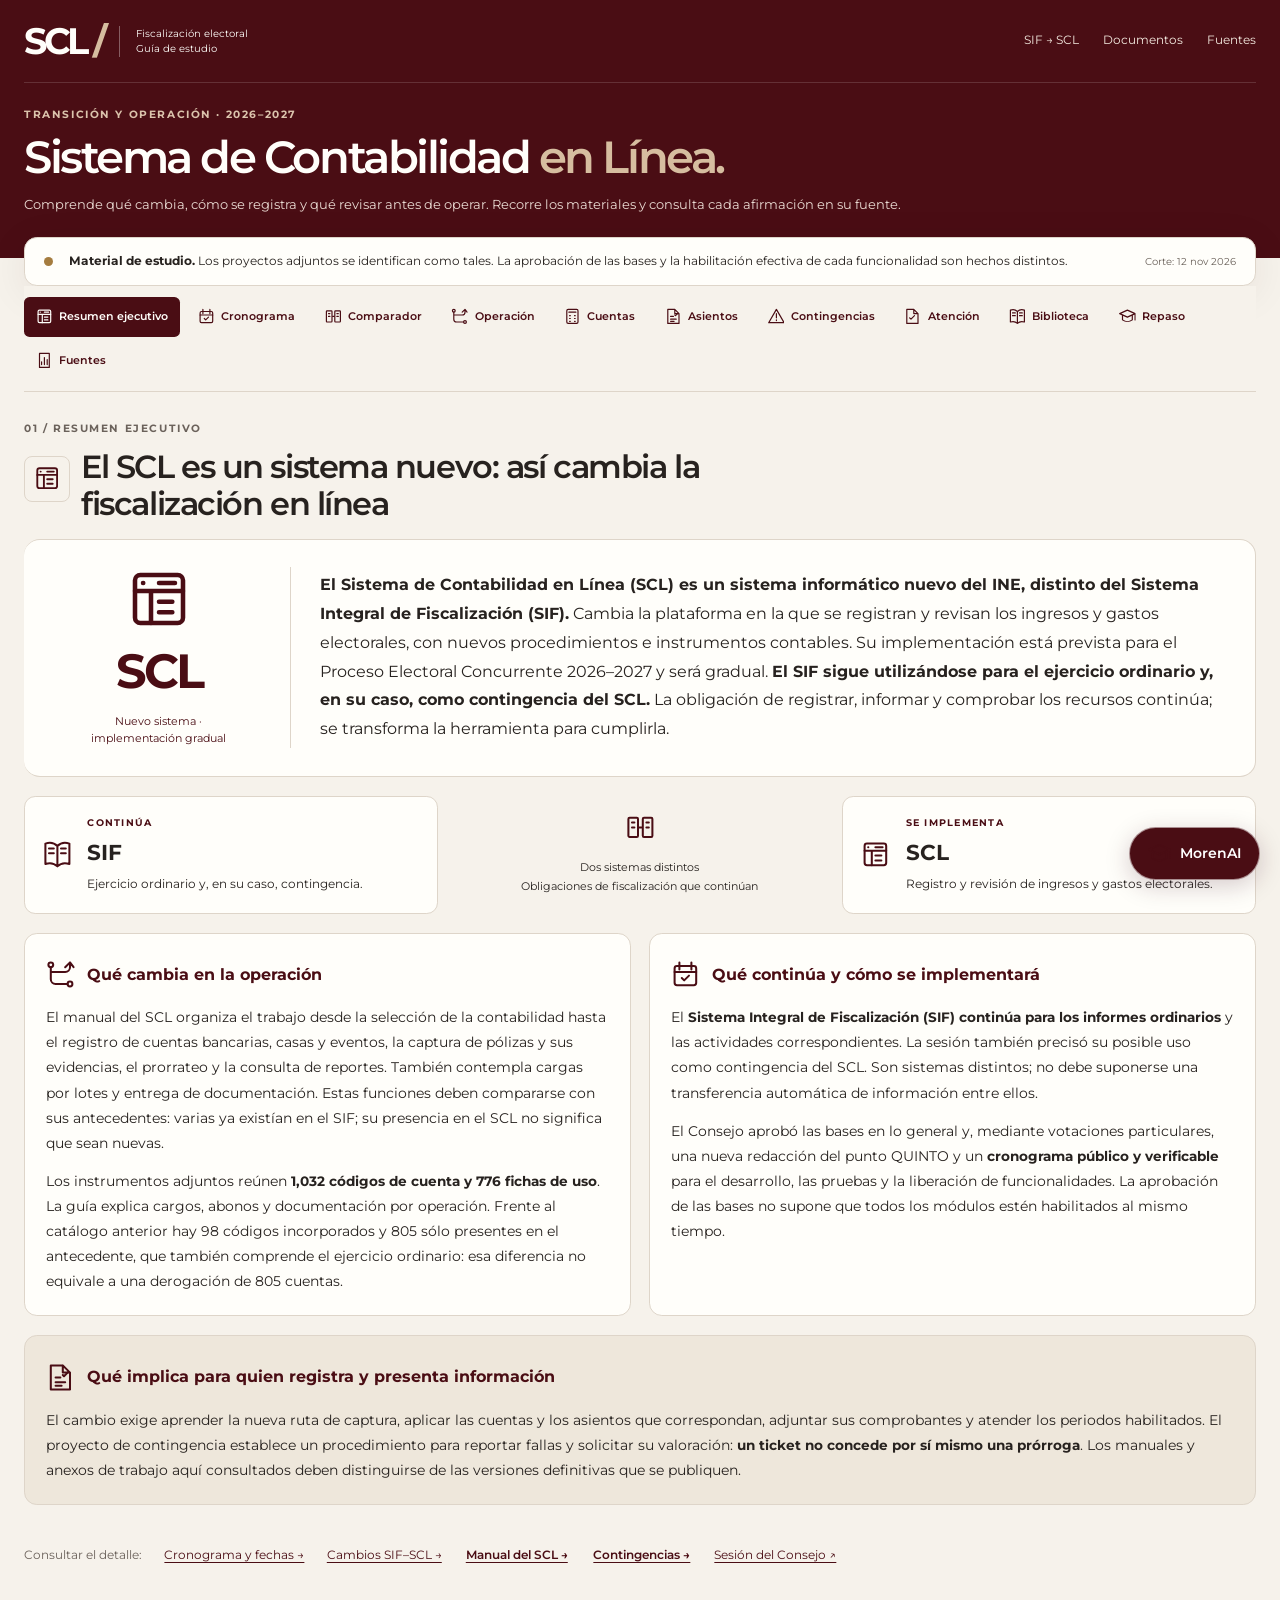
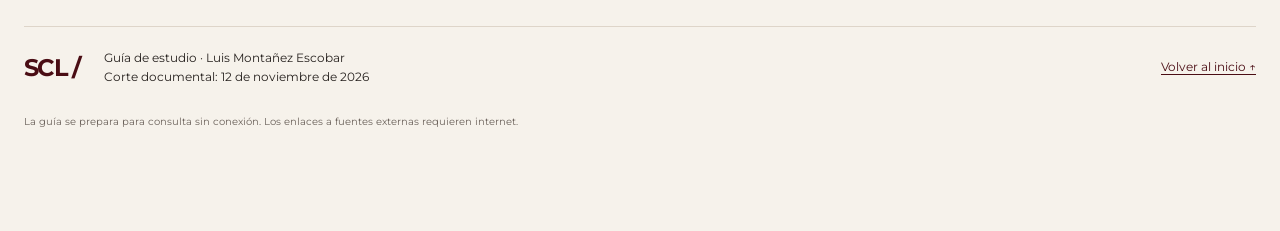
==== index.html @ 6fec4fad "Convierte MorenAI en chatbot flotante con panel lateral al estilo DJF" ====
<!DOCTYPE html>

<html lang="es"><head><meta charset="utf-8"/><meta content="width=device-width,initial-scale=1,interactive-widget=resizes-content" name="viewport"/><meta content="Luis Montañez Escobar" name="author"/><meta content="Estudio del Sistema de Contabilidad en Línea: transición desde el SIF, operación, catálogo, asientos y contingencias con sus fuentes." name="description"/><meta content="#4a0d14" name="theme-color"/><title>SCL · Guía de estudio</title><link href="assets/favicon.svg" rel="icon" type="image/svg+xml"/><link href="styles.css?v=9" rel="stylesheet"/><script defer="" src="data.js?v=9"></script><script defer="" src="media.js?v=9"></script><script defer="" src="app.js?v=9"></script><script defer="" src="coverage.js?v=9"></script><script defer="" src="viewer.js?v=9"></script><script defer="" src="comparison.js?v=9"></script><script defer="" src="calendar-data.js?v=9"></script><script defer="" src="schedule.js?v=9"></script><script defer="" src="morenai.js?v=9"></script><script defer="" src="calendar-integration.js?v=9"></script></head>
<body><a class="skip" href="#contenido">Saltar al contenido</a><header class="site-header"><div class="wrap masthead"><a class="brand" href="#inicio"><strong>SCL<span> / </span></strong><span>Fiscalización electoral<br/>Guía de estudio</span></a><nav aria-label="Enlaces principales"><a href="#comparador">SIF → SCL</a><a href="#biblioteca">Documentos</a><a href="#fuentes">Fuentes</a></nav></div><div class="wrap hero" id="inicio"><div><p class="eyebrow">Transición y operación · 2026–2027</p><h1>Sistema de Contabilidad <span>en Línea.</span></h1><p class="hero-description">Comprende qué cambia, cómo se registra y qué revisar antes de operar. Recorre los materiales y consulta cada afirmación en su fuente.</p><div class="hero-actions"><a class="primary light" href="#operacion">Recorrer el sistema <span aria-hidden="true">↗</span></a><a href="#hallazgos">Ver puntos de atención →</a></div></div><div aria-hidden="true" class="hero-graphic"><span>REGISTRAR</span><div class="ledger"><i></i><i></i><i></i><i></i><i></i><i></i><b>+</b><em>=</em></div><span>DOCUMENTAR · RENDIR CUENTAS</span></div></div></header>
<main id="contenido"><div class="wrap"><div class="status-bar"><span class="status-dot"></span><p><strong>Material de estudio.</strong> Los proyectos adjuntos se identifican como tales. La aprobación de las bases y la habilitación efectiva de cada funcionalidad son hechos distintos.</p><span class="cutoff">Corte: 12 nov 2026</span></div><nav aria-label="Contenido de la guía" class="section-nav"><a href="#panorama">Resumen ejecutivo</a><a href="#cronograma">Cronograma</a><a href="#comparador">Comparador</a><a href="#operacion">Operación</a><a href="#cuentas">Cuentas</a><a href="#asientos">Asientos</a><a href="#contingencias">Contingencias</a><a href="#hallazgos">Atención</a><a href="#biblioteca">Biblioteca</a><a href="#repaso">Repaso</a><a href="#fuentes">Fuentes</a></nav>
<section id="panorama"><div class="section-heading"><div><p class="eyebrow">01 / Resumen ejecutivo</p><h2>El SCL es un sistema nuevo: así cambia la fiscalización en línea</h2></div></div>
<div class="executive-lead"><div class="executive-emblem"><svg aria-hidden="true" class="executive-icon"><use href="assets/pictogramas/scl.svg#contabilidades"></use></svg><span>SCL</span><small>Nuevo sistema · implementación gradual</small></div><p><strong>El Sistema de Contabilidad en Línea (SCL) es un sistema informático nuevo del INE, distinto del Sistema Integral de Fiscalización (SIF).</strong> Cambia la plataforma en la que se registran y revisan los ingresos y gastos electorales, con nuevos procedimientos e instrumentos contables. Su implementación está prevista para el Proceso Electoral Concurrente 2026–2027 y será gradual. <strong>El SIF sigue utilizándose para el ejercicio ordinario y, en su caso, como contingencia del SCL.</strong> La obligación de registrar, informar y comprobar los recursos continúa; se transforma la herramienta para cumplirla.</p></div>
<div aria-label="Relación entre el SIF y el SCL" class="transition-map"><div><svg aria-hidden="true" class="executive-icon"><use href="assets/pictogramas/scl.svg#diario"></use></svg><span><small>CONTINÚA</small><strong>SIF</strong><span>Ejercicio ordinario y, en su caso, contingencia.</span></span></div><div class="transition-bridge"><svg aria-hidden="true" class="executive-icon"><use href="assets/pictogramas/scl.svg#comparar"></use></svg><span>Dos sistemas distintos<br/>Obligaciones de fiscalización que continúan</span></div><div><svg aria-hidden="true" class="executive-icon"><use href="assets/pictogramas/scl.svg#contabilidades"></use></svg><span><small>SE IMPLEMENTA</small><strong>SCL</strong><span>Registro y revisión de ingresos y gastos electorales.</span></span></div></div><div class="executive-grid"><article class="executive-card"><h3><svg aria-hidden="true" class="executive-icon"><use href="assets/pictogramas/scl.svg#ruta"></use></svg><span>Qué cambia en la operación</span></h3><p>El manual del SCL organiza el trabajo desde la selección de la contabilidad hasta el registro de cuentas bancarias, casas y eventos, la captura de pólizas y sus evidencias, el prorrateo y la consulta de reportes. También contempla cargas por lotes y entrega de documentación. Estas funciones deben compararse con sus antecedentes: varias ya existían en el SIF; su presencia en el SCL no significa que sean nuevas.</p><p>Los instrumentos adjuntos reúnen <strong>1,032 códigos de cuenta y 776 fichas de uso</strong>. La guía explica cargos, abonos y documentación por operación. Frente al catálogo anterior hay 98 códigos incorporados y 805 sólo presentes en el antecedente, que también comprende el ejercicio ordinario: esa diferencia no equivale a una derogación de 805 cuentas.</p></article>
<article class="executive-card"><h3><svg aria-hidden="true" class="executive-icon"><use href="assets/pictogramas/scl.svg#evento"></use></svg><span>Qué continúa y cómo se implementará</span></h3><p>El <strong>Sistema Integral de Fiscalización (SIF) continúa para los informes ordinarios</strong> y las actividades correspondientes. La sesión también precisó su posible uso como contingencia del SCL. Son sistemas distintos; no debe suponerse una transferencia automática de información entre ellos.</p><p>El Consejo aprobó las bases en lo general y, mediante votaciones particulares, una nueva redacción del punto QUINTO y un <strong>cronograma público y verificable</strong> para el desarrollo, las pruebas y la liberación de funcionalidades. La aprobación de las bases no supone que todos los módulos estén habilitados al mismo tiempo.</p></article></div>
<div class="executive-impact"><h3><svg aria-hidden="true" class="executive-icon"><use href="assets/pictogramas/scl.svg#poliza"></use></svg><span>Qué implica para quien registra y presenta información</span></h3><p>El cambio exige aprender la nueva ruta de captura, aplicar las cuentas y los asientos que correspondan, adjuntar sus comprobantes y atender los periodos habilitados. El proyecto de contingencia establece un procedimiento para reportar fallas y solicitar su valoración: <strong>un ticket no concede por sí mismo una prórroga</strong>. Los manuales y anexos de trabajo aquí consultados deben distinguirse de las versiones definitivas que se publiquen.</p></div>
<div class="executive-sources"><span>Consultar el detalle:</span><a href="#cronograma">Cronograma y fechas →</a><a href="#comparador">Cambios SIF–SCL →</a><button class="text-button" data-page="2" data-pdf="manual">Manual del SCL →</button><button class="text-button" data-page="5" data-pdf="contingencia">Contingencias →</button><a href="https://centralelectoral.ine.mx/2026/11/11/version-estenografica-de-la-sesion-extraordinaria-del-consejo-general-del-ine-11-de-noviembre-de-2026/" rel="noopener" target="_blank">Sesión del Consejo ↗</a></div></section>
<section id="cronograma"><div class="section-heading"><div><p class="eyebrow">02 / Implementación y calendario electoral</p><h2>Implementación del SCL y plazos de fiscalización</h2></div></div><p class="intro">El Acuerdo INE/CG570/2026 establece los plazos para la fiscalización de los informes de ingresos y gastos de obtención del apoyo de la ciudadanía, precampaña y campaña. El cronograma de implementación del SCL debe coordinar la disponibilidad de sus funcionalidades con la presentación y revisión de esos informes.</p><div class="schedule-undated"><h3>Actividades del SCL sin fecha establecida</h3><div class="schedule-milestones"><article><h3>Desarrollo y pruebas</h3><p>La programación debe precisar las actividades de desarrollo y las pruebas de validación.</p><span>Sin fecha establecida</span></article><article><h3>Liberación de funcionalidades</h3><p>La entrada en operación depende de la conclusión y liberación de los desarrollos a cargo de la UTSI.</p><span>Sin fecha establecida</span></article></div><p class="reader-caption">Las bases y la adición del cronograma se aprobaron el 11 de noviembre de 2026. La continuidad del SIF para las actividades señaladas en el punto QUINTO se previó al menos durante 2027. <button class="text-button" data-page="11" data-pdf="bases">Anteproyecto: puntos SEGUNDO y TERCERO, página 11 →</button> <button class="text-button" data-page="13" data-pdf="bases">Avisos de habilitación: punto DÉCIMO PRIMERO, página 13 →</button><a href="https://centralelectoral.ine.mx/2026/11/11/version-estenografica-de-la-sesion-extraordinaria-del-consejo-general-del-ine-11-de-noviembre-de-2026/" rel="noopener" target="_blank">Sesión del 11 de noviembre: votaciones particulares del QUINTO y de la adición del cronograma ↗</a></p></div><div id="scheduleApp"><div aria-label="Consulta del cronograma" class="schedule-full-tabs" role="group"><button aria-pressed="true" data-schedule-panel="scheduleCalendar">Calendario electoral completo</button><button aria-pressed="false" data-schedule-panel="scheduleRelations">Implicaciones por actuación</button><button aria-pressed="false" data-schedule-panel="scheduleDocuments">Fechas pendientes y documentos</button><button aria-pressed="false" data-schedule-panel="scheduleResearch">Antecedentes publicados</button></div><div id="scheduleCalendar"><p class="reader-caption">Mismas vistas, mapa, selección de entidades, cargos, anexos, fuentes, capturas y descargas del calendario electoral.</p><iframe id="fullElectoralCalendar" loading="lazy" scrolling="no" src="calendario/index.html" style="width:100%;height:1500px;border:0;display:block" title="Calendario electoral completo 2026–2027"></iframe><a class="text-button" href="calendario/index.html" rel="noopener" target="_blank">Abrir calendario en pantalla completa ↗</a></div><div hidden="" id="scheduleRelations"></div><div hidden="" id="scheduleResearch"></div></div><div hidden="" id="scheduleDocuments"><div class="schedule-alert"><strong>Fechas establecidas y fechas pendientes de la implementación.</strong><p>Las fuentes consultadas distinguen la previsión general de puesta en producción durante 2026 de las fechas por funcionalidad. El anteproyecto remite a un cronograma integral, un plan de capacitación y avisos de habilitación. Esos instrumentos deben permitir conocer cuándo puede cumplirse cada obligación en el sistema correspondiente.</p></div><p class="source-line"><a href="https://centralelectoral.ine.mx/2026/11/11/version-estenografica-de-la-sesion-extraordinaria-del-consejo-general-del-ine-11-de-noviembre-de-2026/" rel="noopener" target="_blank">Sesión del 11 de noviembre ↗</a> · <a href="https://www.ine.mx/calendario-de-fiscalizacion-del-proceso-electoral-concurrente-2026-2027/" rel="noopener" target="_blank">Calendario oficial de fiscalización ↗</a></p><div class="schedule-cross"><h3>El primer cruce ya ocurre el 12 de noviembre</h3><p>El calendario incorpora inicios de apoyo ciudadano y precampaña para Guerrero el 12 de noviembre de 2026. La proximidad con la aprobación de las bases exige conocer la plataforma habilitada para cada obligación. La sesión no acredita por sí sola que el SCL ya estuviera liberado ese día ni modifica las fechas del calendario.</p><a href="https://luismesco.github.io/calendario-electoral-2026-2027/#mes=2026-11&amp;entidad=GRO" rel="noopener" target="_blank">Consultar Guerrero en el calendario original ↗</a></div><div class="schedule-legal"><h3>Cómo se relacionan las fechas y las obligaciones</h3><p>El periodo de obtención del apoyo de la ciudadanía, la precampaña y la campaña delimitan las operaciones que deben informarse. Después se identifican, para cada ámbito, cargo y bloque, las fechas de presentación de informes, notificación de oficios de errores y omisiones, respuesta, dictamen y resolución. Las actuaciones de la Unidad Técnica de Fiscalización, la Comisión de Fiscalización y el Consejo General se muestran separadas de las obligaciones de los sujetos obligados.</p><p>Los artículos 79 y 80 de la Ley General de Partidos Políticos regulan los informes de precampaña y campaña de los partidos políticos y su revisión. Los plazos específicos del Acuerdo INE/CG570/2026 y sus anexos deben consultarse por el periodo, sujeto obligado y ámbito correspondiente. Esas disposiciones no se trasladan automáticamente a personas aspirantes a candidaturas independientes.</p><p><strong>Implicación de la implementación:</strong> deben estar disponibles las funcionalidades aplicables al registro contable, documentación soporte, presentación de informes y atención de oficios de errores y omisiones. Una liberación posterior o una incidencia técnica no modifica por sí misma el plazo: debe atenderse el procedimiento aplicable y acreditarse la determinación de la autoridad competente.</p><button class="text-button" data-page="43" data-pdf="lgpp">Consultar artículos 79 y 80 de la Ley General de Partidos Políticos →</button></div></div></section><section id="morenai" hidden><div class="section-heading"><div><p class="eyebrow">Consulta documental</p><h2>MorenAI · Preguntas sobre el SCL</h2></div></div><p class="intro">Consulta los documentos de estudio del SCL, sus antecedentes en el SIF, los instrumentos contables y el calendario electoral, con apoyo del acervo normativo electoral. Cada respuesta se acompaña de los documentos, páginas y pasajes que la sostienen.</p><p class="reader-caption" id="morenaiCoverage"></p><form class="morenai-form" id="morenaiForm"><label for="morenaiScope">Fuentes para responder</label><select id="morenaiScope"><option value="electoral">Documentos de estudio y contexto normativo electoral</option><option value="documents">Sólo documentos de estudio del SCL y calendario</option></select><label for="morenaiQuestion">Tu pregunta</label><textarea id="morenaiQuestion" maxlength="1800" minlength="5" placeholder="¿Qué documento debe establecer las fechas de capacitación y habilitación del SCL?" required="" rows="3"></textarea><div><button class="primary" id="morenaiSubmit" type="submit">Consultar documentos →</button><span aria-live="polite" id="morenaiStatus" role="status"></span></div></form><div class="morenai-suggestions"><button data-morenai-question="¿Qué fechas faltan para la implementación del SCL y dónde deben establecerse?">Fechas pendientes</button><button data-morenai-question="¿Cuál es la diferencia entre el SCL y el SIF y qué continúa en el SIF durante 2027?">Transición SIF–SCL</button><button data-morenai-question="¿Un reporte de falla o ticket concede una prórroga automática?">Incidencias y plazos</button></div><div aria-live="polite" id="morenaiAnswer"></div><div class="pagination" hidden="" id="morenaiHistory"><button id="morenaiPrevious">← Consulta anterior</button><span id="morenaiPosition"></span><button id="morenaiNext">Consulta siguiente →</button></div><p class="reader-caption">Corte documental: 12 de noviembre de 2026. Se distinguen las versiones de trabajo, los antecedentes publicados y las decisiones del Consejo General. Consulta el contexto de cada fuente antes de aplicar una conclusión a un caso concreto.</p></section><section id="comparador"><div class="section-heading"><div><p class="eyebrow">02 / Antecedente y propuesta</p><h2>Del SIF al SCL</h2></div><p class="section-side">Índice completo, cuentas y asientos.</p></div><p class="intro">Compara instrumentos concretos. Una función presente en el SCL puede existir desde el SIF; una diferencia documental no acredita por sí sola su configuración actual en producción.</p><div aria-label="Contenido del comparador" class="compare-view-tabs" role="group"><button aria-pressed="true" data-compare-view="visual" type="button">Capturas de antes y propuesta</button><button aria-pressed="false" data-compare-view="text" type="button">Cambios documentales</button></div><div id="visualComparison"></div><div hidden="" id="textComparison"><label class="filter-label" for="compareFilter">Tema de comparación</label><select id="compareFilter"><option value="">Todos los temas</option><option>Alcance</option><option>Registro</option><option>Evidencias</option><option>Contingencias</option><option>Instrumentos contables</option></select><div class="comparison-list" id="compareRows"></div></div></section>
<section id="operacion"><div class="section-heading"><div><p class="eyebrow">03 / Recorrido del manual</p><h2>De la contabilidad al reporte</h2></div><span class="count-label">16 apartados · 174 páginas</span></div><p class="intro">Selecciona un apartado para consultar su ruta, secuencia de trabajo y precauciones. La lectura original por página permanece disponible en la biblioteca.</p><div class="search"><label for="moduleSearch">Buscar en el recorrido</label><input id="moduleSearch" placeholder="Por ejemplo: prorrateo, temporalidad, evidencias" type="search"/></div><div class="module-grid" id="modules"></div></section>
<section id="cuentas"><div class="section-heading"><div><p class="eyebrow">04 / Catálogo e instructivo</p><h2>Encuentra la cuenta.<br/>Comprende su movimiento.</h2></div><span class="count-label">1,032 códigos · 776 fichas</span></div><p class="intro">El catálogo incluye cuentas de distintos niveles. La existencia de un código no significa que sea afectable ni que esté habilitado para tu proceso. Abre la ficha y revisa su estatus.</p><div class="query-panel"><div class="filters"><div class="field wide"><label for="accountSearch">Código, nombre o movimiento</label><input id="accountSearch" placeholder="Caja, 1-1-02, redes sociales…" type="search"/></div><div class="field"><label for="rubroFilter">Rubro</label><select id="rubroFilter"><option value="">Todos</option><option>Activo</option><option>Pasivo</option><option>Patrimonio</option><option>Ingresos</option><option>Egresos</option><option>Orden</option></select></div><div class="field"><label for="accountState">Tipo de consulta</label><select id="accountState"><option value="">Todo el catálogo</option><option value="ficha">Con ficha</option><option value="nueva">Marcadas nuevas</option><option value="inactiva">Inactivas</option></select></div><button class="text-button" id="clearAccounts" type="button">Limpiar filtros</button></div><div class="results-header"><p aria-live="polite" id="accountCount" role="status"></p><button class="text-button" id="exportAccounts" type="button">Descargar selección CSV ↓</button></div><div class="table-wrap"><table><thead><tr><th scope="col">Código</th><th scope="col">Cuenta</th><th scope="col">Rubro</th><th scope="col">Estado / detalle</th></tr></thead><tbody id="accountRows"></tbody></table></div><div class="pagination"><button aria-label="Página anterior de cuentas" id="prevAccounts" type="button">← Anterior</button><span id="accountPage"></span><button aria-label="Página siguiente de cuentas" id="nextAccounts" type="button">Siguiente →</button></div></div><details class="reading-note"><summary>Cómo interpretar las cifras y la comparación contable</summary><p>Las 776 fichas describen movimientos: 774 aparecen activas y dos inactivas. Otras 256 entradas del catálogo no tienen ficha individual en el instructivo; entre ellas existen niveles acumulativos. Esa diferencia no demuestra una omisión por sí sola.</p><p>El catálogo del acuerdo CF/011/2024 contiene 1,739 códigos; frente al adjunto, se identifican 98 códigos añadidos y 805 presentes únicamente en el anterior. Los ámbitos de los instrumentos son distintos: esto no permite llamar “derogadas” a esas 805 cuentas. Las 98 incorporaciones coinciden con las marcadas como nuevas en el instructivo.</p><button class="text-button" data-doc="contable" data-page="5">Leer alcance y actualización de cuentas →</button></details></section>
<section id="asientos"><div class="section-heading"><div><p class="eyebrow">05 / Guía contabilizadora</p><h2>Relaciona operación, evidencia y asiento</h2></div><span class="count-label">169 temas · 361 filas de operaciones</span></div><p class="intro">Cada resultado conserva el número de operación y la fila de su fuente. El número 253 se repite en dos filas; se mantienen ambas. Los ejemplos deben adecuarse al hecho, proceso y cuenta habilitada.</p><div class="query-panel"><div class="filters operation-filters"><div class="field"><label for="operationSearch">Buscar operación o evidencia</label><input id="operationSearch" placeholder="Proveedores, aportación, CFDI…" type="search"/></div><div class="field"><label for="operationTheme">Tema</label><select id="operationTheme"><option value="">Todos los temas</option></select></div></div><div class="results-header"><p aria-live="polite" id="operationCount" role="status"></p></div><div class="operation-list" id="operations"></div><div class="pagination"><button id="prevOperations" type="button">← Anterior</button><span id="operationPage"></span><button id="nextOperations" type="button">Siguiente →</button></div></div></section>
<section id="contingencias"><div class="section-heading"><div><p class="eyebrow">06 / Actuar ante una falla</p><h2>Reportar no equivale<br/>a obtener una prórroga.</h2></div><span class="badge draft">Según el proyecto adjunto</span></div><div class="contingency-grid"><div><p class="intro">El plan distingue asesoría, incidencia, intermitencia y falla. La atención requiere identificar el impedimento y documentarlo; el ticket no exime por sí solo de las obligaciones.</p><div class="decision"><label for="incidentDay">¿Cuándo ocurre el problema?</label><select id="incidentDay"><option value="normal">En un día distinto al vencimiento</option><option value="deadline">El día de vencimiento</option></select><p aria-live="polite" id="incidentAdvice" role="status"></p><small>Consideraciones previas 2, 3 y 6 del proyecto. No es un cómputo de un vencimiento real.</small></div><div class="contact"><h3>Canales que propone el plan</h3><p>CAT: <strong>(55) 55 99 16 00</strong></p><p>Extensiones: 372165, 372167, 372178, 372182, 421122, 421164, 423177 y 423116.</p><p>Seguimiento y evidencias: <strong>asistencia.scl@ine.mx</strong></p><p>Lunes a viernes, 09:00–19:00, hora del centro. En vencimientos, guardia hasta las 23:59.</p><small>Verifica la versión publicada y sus canales antes de utilizarlos.</small></div></div><div class="checklist"><div class="checklist-heading"><h3>Expediente de la incidencia</h3><button class="text-button" id="resetChecklist" type="button">Reiniciar</button></div><p id="checkProgress" role="status"></p><div id="incidentChecklist"></div><button class="primary" id="downloadChecklist" type="button">Descargar mi lista ↓</button><button class="text-button" data-doc="contingencia" data-page="2">Leer el plan completo →</button></div></div><div class="notice"><strong>Las doce horas no amplían la obligación.</strong><p>El proyecto permite presentar la solicitud firmada de prórroga el día de vencimiento o hasta doce horas después de su conclusión. Ese margen se refiere a la solicitud. La procedencia, duración y alcance dependen de la determinación de la autoridad competente.</p><button class="text-button" data-doc="contingencia" data-page="3">Consideraciones 6 y 7 · página 3 →</button></div></section>
<section id="hallazgos"><div class="section-heading"><div><p class="eyebrow">07 / Lectura crítica</p><h2>Lo que requiere atención</h2></div><span class="section-side">Hecho · fuente · implicación · acción</span></div><p class="intro">Observaciones sobre las versiones proporcionadas. No se atribuyen automáticamente al texto final aprobado ni constituyen, por sí mismas, una conclusión de invalidez.</p><div class="finding-list" id="findings"></div></section>
<section id="biblioteca"><div class="section-heading"><div><p class="eyebrow">08 / Lectura de principio a fin</p><h2>La biblioteca del tema</h2></div><button class="text-button" id="printGuide" type="button">Imprimir sección / Guardar PDF ↓</button></div><p class="intro">Abre cada documento en el visor PDF para recorrer sus páginas, ampliar, girar y buscar. También puedes consultar el texto o las hojas y descargar el archivo. Los libros contables también alimentan los exploradores anteriores.</p><div class="document-grid" id="documentCards"></div></section>
<section id="repaso"><div class="section-heading"><div><p class="eyebrow">09 / Comprueba lo aprendido</p><h2>Repaso con explicación</h2></div><span aria-live="polite" class="count-label" id="quizScore" role="status"></span></div><p class="intro">Responde cada caso y consulta por qué una respuesta es correcta. El progreso se conserva únicamente en este navegador.</p><div class="quiz-grid" id="quiz"></div><div class="quiz-navigation"><button id="prevQuestion" type="button">← Pregunta anterior</button><span id="questionPosition" role="status"></span><button id="nextQuestion" type="button">Siguiente pregunta →</button></div><button class="text-button" id="resetQuiz" type="button">Reiniciar respuestas</button></section>
<section id="fuentes"><div class="section-heading"><div><p class="eyebrow">10 / Fuentes y alcance</p><h2>Documentos para volver a la fuente</h2></div></div><div class="source-grid" id="officialSources"></div><div class="reading-note"><h3>Qué está acreditado y qué falta confirmar</h3><p>La publicación institucional del 11 de noviembre de 2026 y su versión estenográfica dan cuenta de la aprobación de las bases y de decisiones particulares. Los archivos adjuntos conservan números provisionales y referencias pendientes. Esta guía no identifica esos archivos como el engrose definitivo.</p><p>Para una operación concreta deben confirmarse el texto final, los anexos publicados, los avisos de habilitación, la versión del manual y la temporalidad correspondiente. La solicitud de ajustes técnicos durante una sesión no equivale a su implementación.</p><p>Marco de referencia: LGIPE, artículos 190, numeral 2; 191, numeral 1, incisos a) y b); 192 y 199; LGPP, artículos 59, 60 y 61; y Reglamento de Fiscalización e instrumentos aplicables al proceso. Las citas de los proyectos se revisan en relación con el texto oficial.</p></div></section>
</div></main><footer class="wrap site-footer"><a class="footer-brand" href="#inicio">SCL /</a><p>Guía de estudio · Luis Montañez Escobar<br/><small>Corte documental: 12 de noviembre de 2026</small></p><a href="#inicio">Volver al inicio ↑</a><p id="offlineStatus" role="status"></p></footer>
<dialog aria-labelledby="detailTitle" id="detailDialog"><div class="dialog-header"><div><p class="eyebrow" id="detailEyebrow">Detalle</p><h2 id="detailTitle"></h2></div><button aria-label="Cerrar detalle" class="close-button" id="closeDetail" type="button">×</button></div><div id="detailBody"></div></dialog><div aria-live="polite" hidden="" id="toast" role="status"></div></body></html>
---- styles.css ----
@font-face{font-family:Montserrat;src:url('assets/fonts/Montserrat-Regular.ttf');font-weight:400;font-display:swap}@font-face{font-family:Montserrat;src:url('assets/fonts/Montserrat-SemiBold.ttf');font-weight:600;font-display:swap}@font-face{font-family:Montserrat;src:url('assets/fonts/Montserrat-Bold.ttf');font-weight:700 900;font-display:swap}
:root{--wine:#4a0d14;--wine-mid:#7a2534;--wine-soft:#f3e7e7;--paper:#f6f2eb;--white:#fffefa;--ink:#27221f;--muted:#6b625b;--line:#ded5c9;--gold:#a57c3f;--teal:#235e59;--radius:.8rem;--shadow:0 .5rem 2.5rem #34171314;font-family:Montserrat,sans-serif;color-scheme:light;scroll-behavior:smooth;scroll-padding-top:2rem}*{box-sizing:border-box}body{margin:0;background:var(--paper);color:var(--ink);font-size:15px;line-height:1.7}a{color:var(--wine);text-underline-offset:.22em}button,input,select{font:inherit;color:inherit}button,a,summary{touch-action:manipulation}button{cursor:pointer}button,input,select{min-height:44px}button{border:0}button:disabled{opacity:.4;cursor:default}input,select{background:var(--white);border:1px solid var(--line);border-radius:.4rem;padding:.6rem .75rem;max-width:100%;width:100%;min-width:0;font-size:.85rem}button:focus-visible,a:focus-visible,input:focus-visible,select:focus-visible,summary:focus-visible{outline:3px solid var(--gold);outline-offset:4px}h1,h2,h3,h4,p{margin:0}h1,h2,h3,h4{line-height:1.25}h2{font-size:clamp(1.65rem,3.1vw,2.65rem);font-weight:600;letter-spacing:-.045em}h3{font-size:1.08rem}p+p{margin-top:.7rem}small{font-size:.73rem;line-height:1.6}li+li{margin-top:.35rem}ol,ul{padding-left:1.4rem}[hidden]{display:none!important}.wrap{width:min(100% - 3rem,88rem);margin-inline:auto}.skip{position:fixed;left:1rem;top:-6rem;z-index:99;padding:1rem;background:var(--white)}.skip:focus{top:1rem}.eyebrow{font-size:.66rem;font-weight:700;text-transform:uppercase;letter-spacing:.15em;color:var(--muted);line-height:1.6}.site-header{background:var(--wine);color:var(--white);overflow:hidden}.masthead{display:flex;align-items:center;justify-content:space-between;border-bottom:1px solid #ffffff25;padding-block:1.2rem;gap:1rem}.brand{display:flex;align-items:center;gap:1rem;color:inherit;text-decoration:none}.brand strong{font-size:2.3rem;letter-spacing:-.09em;line-height:1}.brand strong span{color:#d6bda0}.brand>span{font-size:.65rem;line-height:1.5;border-left:1px solid #ffffff55;padding-left:1rem}.masthead nav{display:flex;gap:1.5rem;font-size:.72rem}.masthead nav a{display:flex;align-items:center;min-height:44px;color:#f4eae0;text-decoration:none}.masthead nav a:hover{text-decoration:underline}.hero{display:flex;justify-content:space-between;align-items:center;padding-block:3.5rem 4.5rem;gap:3rem}.hero .eyebrow{color:#dbc3ac;margin-bottom:1rem}.hero h1{font-size:clamp(2.25rem,5.4vw,5.1rem);letter-spacing:-.065em;font-weight:600;line-height:1.07}.hero h1 span{color:#d6bda0}.hero-description{max-width:41rem;color:#ebdcd4;margin-top:1.5rem;font-size:.95rem;line-height:1.85}.hero-actions{display:flex;align-items:center;flex-wrap:wrap;gap:1.5rem;margin-top:1.7rem}.hero-actions>a:not(.primary){color:#f6ede3;font-size:.75rem;text-decoration:none}.primary{display:inline-flex;align-items:center;justify-content:center;gap:1.5rem;padding:.8rem 1.1rem;background:var(--wine);color:white;border-radius:.4rem;font-size:.78rem;font-weight:600;text-decoration:none;min-height:44px}.primary.light{background:var(--white);color:var(--wine)}.hero-graphic{width:250px;flex-shrink:0;transform:rotate(-7deg);padding:1rem 2rem;color:#dec5a7}.hero-graphic>span{font-size:.54rem;letter-spacing:.17em;display:block;text-align:center}.ledger{width:200px;height:220px;margin:1rem auto;border:1px solid #bc947c70;border-radius:.7rem;position:relative;padding-top:2.7rem;background:#6b28312b;box-shadow:15px 15px 0 #ffffff05}.ledger:before{content:'';position:absolute;left:46%;height:100%;top:0;border-left:1px solid #bc947c70}.ledger i{display:block;margin:18px 19px;border-top:1px solid #dec5a750}.ledger b,.ledger em{position:absolute;font-style:normal;font-size:3rem;line-height:1;font-weight:400;background:var(--wine);padding:.2rem}.ledger b{top:-1rem;right:-1rem}.ledger em{bottom:-.5rem;left:-1rem}.status-bar{position:relative;margin-top:-1.3rem;display:flex;align-items:center;gap:1rem;padding:1.2rem 1.4rem;border:1px solid var(--line);border-radius:var(--radius);background:var(--white);box-shadow:var(--shadow);font-size:.76rem}.status-bar p{flex:1}.status-dot{height:9px;width:9px;background:var(--gold);border-radius:50%;flex:none}.cutoff{font-size:.65rem;color:var(--muted);white-space:nowrap}.section-nav{display:flex;flex-wrap:wrap;gap:.4rem 1.4rem;padding-block:1.1rem;border-bottom:1px solid var(--line);font-size:.72rem}.section-nav a{text-decoration:none;min-height:44px;display:flex;align-items:center}.section-nav a:hover{text-decoration:underline}section{padding-block:3.8rem;border-bottom:1px solid var(--line)}.section-heading{display:flex;align-items:end;justify-content:space-between;gap:1.5rem;margin-bottom:1.5rem}.section-heading .eyebrow{margin-bottom:.7rem}.section-side{max-width:21rem;color:var(--muted);font-size:.75rem;text-align:right}.count-label{font-size:.72rem;color:var(--wine);font-weight:600;white-space:nowrap}.intro{max-width:67rem;color:var(--muted);font-size:.86rem;margin-bottom:1.5rem}.overview-grid{display:grid;grid-template-columns:repeat(3,1fr);gap:1rem}.feature-card{border:1px solid var(--line);border-radius:var(--radius);background:var(--white);padding:1.5rem;display:flex;flex-direction:column;gap:.9rem}.feature-card p{font-size:.8rem;color:var(--muted);flex:1}.feature-card a{font-size:.74rem;font-weight:600}.card-number{display:block;font-size:1.8rem;color:var(--gold);line-height:1.2}.feature-card.accent{background:var(--wine-soft);border-color:#d8b8bb}.text-button{padding:.35rem .1rem;background:none;color:var(--wine);font-size:.74rem;font-weight:600;text-decoration:underline;text-underline-offset:.25em;text-align:left}.reading-note{border:1px solid var(--line);border-radius:.6rem;padding:1.15rem 1.4rem;margin-top:1.4rem;font-size:.79rem;background:#fffefa80}.reading-note summary{cursor:pointer;font-weight:600;padding-block:.2rem}.reading-note[open] summary{margin-bottom:.8rem}.reading-note p,.reading-note h3{margin-top:.7rem}.milestone{display:flex;align-items:center;gap:2rem;justify-content:space-between;margin-top:1.5rem;padding:1.5rem;border-left:3px solid var(--gold);background:#ede6d9}.milestone p:not(.eyebrow){font-size:.79rem;margin-top:.65rem}.milestone h3{margin-top:.4rem}.source{display:inline-flex;align-items:center;gap:.5rem;font-size:.72rem;font-weight:600;min-height:44px}.milestone .source{white-space:nowrap}.filter-label{display:block;font-size:.72rem;font-weight:600;margin-bottom:.3rem}#compareFilter{max-width:350px;margin-bottom:1.5rem}.comparison-list{border:1px solid var(--line);border-radius:var(--radius);overflow:hidden}.compare-row{display:grid;grid-template-columns:180px 1fr 1fr;gap:1.5rem;padding:1.4rem;background:var(--white)}.compare-row+.compare-row{border-top:1px solid var(--line)}.compare-row h3{font-size:.87rem}.compare-column{font-size:.79rem}.compare-column .eyebrow{margin-bottom:.4rem}.compare-column .text-button,.compare-column a{font-size:.68rem}.search{max-width:650px;margin-bottom:1.4rem}.search label{display:block;font-size:.72rem;font-weight:600;margin-bottom:.4rem}.module-grid{display:grid;grid-template-columns:repeat(4,1fr);gap:.8rem}.module-button{background:var(--white);border:1px solid var(--line);border-radius:.6rem;text-align:left;padding:1rem;display:flex;flex-direction:column;gap:.8rem;min-height:145px;transition:transform .15s,border-color .15s}.module-button:hover{border-color:var(--wine-mid);transform:translateY(-2px)}.module-top{display:flex;justify-content:space-between;gap:.4rem;font-size:.65rem;color:var(--muted)}.module-button strong{font-size:.85rem;line-height:1.5;flex:1}.module-button .module-bottom{font-size:.67rem;color:var(--wine)}.query-panel{background:var(--white);border:1px solid var(--line);border-radius:var(--radius);overflow:hidden}.filters{display:grid;grid-template-columns:2fr 1fr 1fr auto;gap:1rem;padding:1.3rem;align-items:end;border-bottom:1px solid var(--line)}.field{min-width:0}.field label{display:block;font-size:.7rem;font-weight:600;margin-bottom:.4rem}.results-header{padding:.65rem 1.3rem;display:flex;justify-content:space-between;gap:1rem;align-items:center;font-size:.72rem;color:var(--muted)}.table-wrap{overflow-x:auto}table{width:100%;border-collapse:collapse;font-size:.76rem}th{text-align:left;padding:.85rem 1.3rem;font-size:.65rem;text-transform:uppercase;letter-spacing:.05em;color:var(--muted);background:var(--paper)}td{padding:.7rem 1.3rem;border-top:1px solid var(--line);vertical-align:top}td:first-child{white-space:nowrap}td:nth-child(2){min-width:200px}td .text-button{font-size:.72rem}.badge{display:inline-block;font-size:.62rem;border:1px solid var(--line);padding:.2rem .5rem;border-radius:2rem;line-height:1.5}.badge.draft{background:#f4e8d0;border-color:#dfc89d;color:#714b1f}.badge.new{background:#e4eee8;color:#235e45;border-color:#b6cfc0}.badge.inactive{background:#f3e1e0;color:#8d2020;border-color:#deb4b0}.badge.small{margin:.1rem .25rem .1rem 0}.pagination{display:flex;gap:1rem;align-items:center;justify-content:space-between;border-top:1px solid var(--line);padding:.65rem 1.3rem;font-size:.72rem}.pagination button{background:transparent;color:var(--wine);font-weight:600;padding:.3rem}.operation-filters{grid-template-columns:1fr 1fr}.operation-list{display:grid;grid-template-columns:1fr 1fr;padding:0 1.3rem;gap:0 1.5rem}.operation-card{border-top:1px solid var(--line);padding:1.1rem 0}.operation-card h3{font-size:.84rem;margin:.5rem 0}.operation-card p{font-size:.74rem;color:var(--muted)}.operation-card .card-meta{font-size:.62rem;color:var(--wine)}.contingency-grid{display:grid;grid-template-columns:1.1fr 1fr;gap:2rem}.decision{background:#ede6d9;border-radius:.6rem;padding:1.2rem}.decision label{display:block;font-size:.8rem;font-weight:600;margin-bottom:.6rem}.decision p{margin-block:1rem;font-weight:600;font-size:.85rem;color:var(--wine)}.decision small{display:block;color:var(--muted)}.contact{font-size:.79rem;padding-top:1.5rem}.contact h3{margin-bottom:.8rem}.checklist{border:1px solid var(--line);border-radius:var(--radius);padding:1.4rem;background:var(--white)}.checklist-heading{display:flex;justify-content:space-between;gap:.6rem;align-items:center}.checklist-heading h3{font-size:.97rem}#checkProgress{font-size:.7rem;color:var(--muted);margin:.6rem 0}.check-item{display:flex;gap:.7rem;align-items:flex-start;padding:.75rem 0;border-top:1px solid var(--line);font-size:.77rem;cursor:pointer}.check-item input{width:18px;height:18px;min-height:18px;margin-top:.2rem;flex:none;accent-color:var(--wine)}.checklist>.primary{margin-top:1rem}.checklist>.text-button{display:block;margin-top:.5rem}.notice{margin-top:1.6rem;border:1px solid #d6b27e;background:#f5ead7;padding:1.3rem;border-radius:.6rem;font-size:.82rem}.notice strong{color:#69420c}.notice p{margin-top:.5rem}.finding-list{display:grid;gap:.75rem}.finding{border:1px solid var(--line);border-radius:.6rem;background:var(--white);overflow:hidden}.finding summary{display:flex;align-items:center;gap:1rem;cursor:pointer;padding:1.2rem;font-weight:600;font-size:.88rem}.finding summary:before{content:'+';color:var(--gold);font-size:1.5rem;line-height:1}.finding[open] summary:before{content:'−'}.finding-body{padding:0 1.4rem 1.4rem 3rem;font-size:.8rem;max-width:75rem}.finding-body p{margin:.7rem 0}.finding-body strong{color:var(--wine)}.document-grid{display:grid;grid-template-columns:repeat(4,1fr);gap:1rem}.document-card{border:1px solid var(--line);border-radius:.6rem;padding:1.25rem;background:var(--white);display:flex;flex-direction:column;align-items:flex-start;gap:.8rem}.document-card h3{font-size:.91rem}.document-card p{font-size:.76rem;color:var(--muted);flex:1}.document-card .primary{width:100%}.document-meta{font-size:.65rem;color:var(--muted)}.quiz-grid{display:grid;grid-template-columns:1fr 1fr;gap:1rem}.quiz-card{padding:1.3rem;background:var(--white);border:1px solid var(--line);border-radius:.6rem}.quiz-card h3{font-size:.87rem;margin:.5rem 0 1rem}.quiz-options{display:grid;gap:.45rem}.quiz-options button{background:var(--paper);border:1px solid var(--line);border-radius:.35rem;text-align:left;padding:.6rem .8rem;font-size:.75rem}.quiz-options button[aria-pressed=true]{border-color:var(--wine);background:var(--wine-soft);font-weight:600}.quiz-options button.correct{border-color:#609679;background:#e5f0e7}.quiz-options button.incorrect{border-color:#be7777;background:#f5e3e3}.quiz-explanation{font-size:.75rem;margin-top:1rem!important;border-top:1px solid var(--line);padding-top:.8rem}.quiz-card .eyebrow{font-size:.6rem}.source-grid{display:grid;grid-template-columns:repeat(3,1fr);gap:.8rem}.source-card{background:var(--white);padding:1.2rem;border:1px solid var(--line);border-radius:.6rem;font-size:.76rem}.source-card h3{font-size:.86rem;margin-bottom:.6rem}.source-card p{color:var(--muted)}.source-card a{display:inline-block;margin-top:.8rem;font-weight:600;min-height:44px}.site-footer{display:flex;flex-wrap:wrap;align-items:center;gap:1.5rem;padding-block:2rem;font-size:.72rem}.site-footer p{flex:1}.footer-brand{font-size:1.5rem;font-weight:700;letter-spacing:-.07em;text-decoration:none}.site-footer #offlineStatus{flex-basis:100%;font-size:.65rem;color:var(--muted)}dialog{width:min(100% - 2rem,1050px);max-height:calc(100dvh - 3rem);border:1px solid var(--line);border-radius:var(--radius);padding:0;background:var(--white);color:var(--ink);box-shadow:0 1rem 5rem #0004}dialog::backdrop{background:#1b1014b5;backdrop-filter:blur(3px)}.dialog-header{display:flex;justify-content:space-between;align-items:center;gap:1rem;padding:1.3rem 1.5rem;border-bottom:1px solid var(--line);position:sticky;top:0;background:var(--white);z-index:3}.dialog-header h2{font-size:1.5rem;letter-spacing:-.035em}.close-button{border:1px solid var(--line);border-radius:50%;width:44px;flex:none;background:var(--paper);font-size:1.7rem;line-height:1}#detailBody{padding:1.5rem;font-size:.85rem}.detail-grid{display:grid;grid-template-columns:1fr 1fr;gap:1rem;margin:1rem 0}.detail-block{padding:1rem;border:1px solid var(--line);border-radius:.5rem;background:var(--paper)}.detail-block h3{font-size:.86rem;margin-bottom:.7rem}.detail-block p,.detail-block li{font-size:.77rem}.detail-grid dl{margin:0}.detail-grid dt{font-size:.63rem;color:var(--muted);text-transform:uppercase;letter-spacing:.04em}.detail-grid dd{margin:0 0 .6rem;font-size:.8rem}.source-line{border-top:1px solid var(--line);padding-top:.9rem;margin-top:1rem;font-size:.72rem;color:var(--muted)}.empty{padding:2rem;text-align:center;color:var(--muted);font-size:.85rem}.reader-controls{display:flex;flex-wrap:wrap;gap:.6rem;align-items:center;padding:1rem 0}.reader-controls select{width:auto;flex:1;min-width:120px}.reader-controls input{flex:2;min-width:150px}.reader-controls button{padding:.5rem .8rem;background:var(--paper);border:1px solid var(--line);border-radius:.35rem;font-size:.75rem}.reader-text{white-space:pre-wrap;overflow-wrap:anywhere;font-family:Montserrat,sans-serif;font-size:.82rem;line-height:1.9;padding:1.5rem;background:white;border:1px solid var(--line);border-radius:.4rem;max-width:100%}.reader-text mark{background:#f1d69c;color:var(--ink)}.reader-caption{font-size:.72rem;color:var(--muted);margin-bottom:.6rem}.sheet-table td{white-space:pre-wrap!important;overflow-wrap:anywhere;min-width:90px}.sheet-table td:nth-child(2){min-width:220px}.sheet-table{font-size:.7rem}.sheet-view{overflow-x:auto}.warning-text{color:#8b3a22;background:#f7e8dd;padding:1rem;border-radius:.4rem;font-size:.78rem;margin-block:1rem}.route{background:var(--wine-soft);color:var(--wine);border-radius:.4rem;padding:1rem;margin:1rem 0;font-size:.77rem}#toast{position:fixed;bottom:1.5rem;left:50%;transform:translateX(-50%);padding:.7rem 1.2rem;background:var(--wine);color:white;border-radius:.5rem;box-shadow:var(--shadow);font-size:.77rem;z-index:20;max-width:calc(100% - 2rem)}
@media(min-width:1500px){body{font-size:16px}}@media(max-width:1050px){.module-grid,.document-grid{grid-template-columns:repeat(3,1fr)}.hero-graphic{display:none}.filters{grid-template-columns:2fr 1fr 1fr}.filters>.text-button{grid-column:1/-1;justify-self:start}.operation-filters{grid-template-columns:1fr 1fr}.compare-row{grid-template-columns:140px 1fr 1fr}.source-grid{grid-template-columns:1fr 1fr}}@media(max-width:760px){.wrap{width:calc(100% - 2rem)}.hero{padding-block:2.7rem 3.4rem}.hero h1{font-size:clamp(2.3rem,7.5vw,4rem)}.hero-description{font-size:.83rem}.brand>span{display:none}.masthead nav{gap:.85rem;font-size:.63rem}.status-bar{padding:1rem;gap:.65rem;flex-wrap:wrap}.cutoff{margin-left:1.2rem}.section-heading{align-items:start;flex-direction:column;gap:.7rem}.section-side{text-align:left}.overview-grid{grid-template-columns:1fr}.feature-card{padding:1.2rem}.milestone{flex-direction:column;align-items:start;gap:.6rem}.module-grid,.document-grid{grid-template-columns:1fr 1fr}.module-button{min-height:140px}.filters,.operation-filters{grid-template-columns:1fr 1fr;padding:1rem}.filters .wide,.operation-filters .field{grid-column:1/-1}.compare-row{grid-template-columns:1fr 1fr;gap:1rem;padding:1.1rem}.compare-row>h3{grid-column:1/-1}.contingency-grid{grid-template-columns:1fr}.quiz-grid{grid-template-columns:1fr}.count-label{white-space:normal}section{padding-block:2.8rem}.finding summary{font-size:.8rem;padding:1rem}.finding-body{padding:0 1rem 1rem 1rem}.source-grid{grid-template-columns:1fr}.detail-grid{grid-template-columns:1fr}.reader-text{padding:1rem;font-size:.76rem}#detailBody{padding:1rem}.dialog-header{padding:1rem}.dialog-header h2{font-size:1.2rem}.results-header{padding:.65rem 1rem;flex-wrap:wrap}.table-wrap th,.table-wrap td{padding:.7rem .85rem}.site-footer{gap:1rem}.section-nav{gap:.1rem 1rem}.hero-actions{gap:1rem}.pagination{padding:.6rem .8rem;gap:.4rem}.pagination span{text-align:center;font-size:.65rem}}@media(max-width:400px){.document-grid,.module-grid{grid-template-columns:1fr}.filters{grid-template-columns:1fr}.filters>*{grid-column:1!important}.hero h1{font-size:2.15rem}.compare-row{grid-template-columns:1fr}.masthead nav{gap:.6rem}.brand strong{font-size:1.9rem}.hero-actions{align-items:start;flex-direction:column}}@media(prefers-reduced-motion:reduce){:root{scroll-behavior:auto}*{transition:none!important}}@media print{body{background:white;font-size:10pt}.site-header{background:white;color:#27221f}.hero{padding:1rem 0}.hero h1{font-size:28pt}.hero h1 span,.hero-description,.hero .eyebrow{color:#27221f}.masthead nav,.hero-actions,.hero-graphic,.section-nav,.query-panel,.search,.quiz-options,.pagination,.text-button,.primary,.skip,#toast,.cutoff,#offlineStatus{display:none!important}.wrap{width:100%}section{padding:1.2rem 0;break-inside:auto}.overview-grid,.document-grid,.module-grid{grid-template-columns:1fr 1fr}.feature-card,.document-card,.module-button,.finding,.quiz-card,.source-card{break-inside:avoid}.status-bar{margin-top:0;box-shadow:none}.section-heading h2{font-size:20pt}a{color:inherit}.finding-body{display:block!important}.finding summary{list-style:none}.contingency-grid{grid-template-columns:1fr 1fr}.notice{background:white}.module-button{min-height:0}.reader-text{border:0}.site-footer{border-top:1px solid #bbb}}

.sr-only{position:absolute;width:1px;height:1px;padding:0;overflow:hidden;clip:rect(0,0,0,0);white-space:nowrap;border:0}

/* Navegación por secciones */
.hero{padding-block:1.5rem 2.6rem}.hero h1{font-size:clamp(1.7rem,3.5vw,3rem);letter-spacing:-.055em}.hero .eyebrow{margin-bottom:.6rem}.hero-description{max-width:65rem;margin-top:.7rem;font-size:.8rem}.hero-graphic,.hero-actions{display:none}.status-bar{padding:.8rem 1.2rem}.section-nav{gap:.2rem .35rem;position:sticky;top:0;z-index:5;background:var(--paper);padding-block:.7rem}.section-nav a{padding:.45rem .75rem;border-radius:.35rem;font-weight:600;font-size:.69rem;min-height:40px}.section-nav a[aria-current=page]{background:var(--wine);color:var(--white)}.section-nav a:hover{background:var(--wine-soft);color:var(--wine);text-decoration:none}main section{padding-block:1.8rem 2.2rem;min-height:45vh;border-bottom:0}.section-heading{margin-bottom:1rem}main section h2{font-size:clamp(1.6rem,2.5vw,2.2rem)}.section-heading h2 br{display:none}.quiz-grid{grid-template-columns:1fr;max-width:60rem;margin:auto}.quiz-card{padding:1.6rem}.quiz-card h3{font-size:1.05rem}.quiz-options{gap:.7rem}.quiz-options button{font-size:.85rem;padding:1rem}.quiz-navigation{display:flex;justify-content:space-between;align-items:center;gap:.7rem;max-width:60rem;margin:1rem auto;font-size:.74rem}.quiz-navigation button{background:var(--white);border:1px solid var(--line);border-radius:.4rem;padding:.55rem .8rem;color:var(--wine);font-size:.73rem}.quiz-explanation{font-size:.85rem}.site-footer{border-top:1px solid var(--line);padding-block:1.3rem}.finding-body{max-width:70rem}.overview-grid{gap:.8rem}.feature-card{padding:1.1rem}.card-number{font-size:1.3rem}.reading-note{margin-top:1rem}.milestone{padding:1.1rem;margin-top:1rem}.module-button{min-height:125px}.document-card{padding:1rem}.document-card p{font-size:.73rem}.source-grid{grid-template-columns:repeat(4,1fr)}.source-card{padding:1rem}.source-card h3{font-size:.78rem}.source-card p{font-size:.7rem}
@media(max-width:1050px){.source-grid{grid-template-columns:repeat(3,1fr)}}@media(max-width:760px){.hero{padding-block:1.2rem 2.1rem}.hero h1{font-size:1.7rem}.hero-description{font-size:.73rem}.section-nav{position:static;gap:.2rem}.section-nav a{font-size:.65rem;padding:.4rem .55rem}.source-grid{grid-template-columns:1fr 1fr}.quiz-navigation{flex-wrap:wrap}.quiz-navigation span{order:-1;flex-basis:100%;text-align:center}.quiz-card{padding:1.1rem}main section{padding-top:1.2rem}.status-bar{font-size:.68rem}.overview-grid{grid-template-columns:1fr}.count-label{font-size:.67rem}.cutoff{display:none}}@media(max-width:420px){.source-grid{grid-template-columns:1fr}}@media print{main section[hidden]{display:none!important}.section-nav,.quiz-navigation{display:none!important}.quiz-card[hidden]{display:none!important}.hero h1{font-size:24pt}}

body:not([data-section]) main section:not(#panorama){display:none}
.pictogram{display:inline-block;width:1.65rem;height:1.65rem;color:var(--wine);flex:none;vertical-align:middle}.module-button>.pictogram{width:2rem;height:2rem;color:var(--wine-mid)}.heading-pictogram{display:inline-flex;border:1px solid var(--line);border-radius:.5rem;padding:.55rem;margin:.2rem .7rem .7rem 0;color:var(--wine)}.section-heading>div .heading-pictogram{float:left;margin-top:.4rem}.section-nav .pictogram{width:1.05rem;height:1.05rem;margin-right:.4rem;color:inherit}.document-card>.pictogram{width:1.9rem;height:1.9rem}.compare-view-tabs,.visual-modes{display:flex;flex-wrap:wrap;gap:.3rem;margin-bottom:1rem}.compare-view-tabs button,.visual-modes button{padding:.5rem .8rem;border:1px solid var(--line);border-radius:.4rem;background:var(--white);font-size:.75rem}.compare-view-tabs button[aria-pressed=true],.visual-modes button[aria-pressed=true]{background:var(--wine);color:white;border-color:var(--wine)}.visual-toolbar{display:flex;flex-wrap:wrap;align-items:center;gap:.7rem}.visual-toolbar>label{font-size:.75rem;font-weight:600}.visual-toolbar select{width:auto;flex:1;max-width:400px}.visual-toolbar .visual-modes{margin:0 0 0 auto}.visual-note{font-size:.8rem;margin:1rem 0;max-width:65rem}.visual-labels{display:grid;grid-template-columns:1fr 1fr;gap:1rem;margin:.7rem 0}.visual-labels span{display:flex;justify-content:space-between;align-items:center;gap:.5rem;font-size:.7rem;color:var(--wine)}.visual-labels small{font-size:.66rem;color:var(--muted)}.capture-pair{display:grid;grid-template-columns:1fr 1fr;gap:1rem}.capture-card{display:flex;flex-direction:column;align-items:center;justify-content:space-between;background:white;border:1px solid var(--line);border-radius:.6rem;overflow:hidden;padding:.7rem;min-width:0}.capture-card img{display:block;max-width:100%;width:auto;height:330px;object-fit:contain}.capture-card span{font-size:.7rem;padding:.6rem .3rem;color:var(--wine)}.capture-card:hover{border-color:var(--wine)}.visual-source-links,.capture-zoom-links{display:flex;justify-content:space-between;gap:1rem;flex-wrap:wrap}.capture-slider{position:relative;background:white;border:1px solid var(--line);border-radius:.6rem;height:390px;overflow:hidden;--divider:50%}.capture-slider>img,.slider-reveal img{display:block;width:100%;height:100%;object-fit:contain;background:#fff}.slider-reveal{position:absolute;inset:0;clip-path:inset(0 calc(100% - var(--divider)) 0 0)}.slider-line{position:absolute;top:0;bottom:0;left:var(--divider);width:3px;background:var(--wine);pointer-events:none;box-shadow:0 0 0 1px #fff}.divider-label{font-size:.73rem;display:flex;justify-content:space-between;margin-top:.6rem}#visualDivider{accent-color:var(--wine);padding:0}.capture-stage{overflow:auto;max-height:65dvh;background:#e6e1d8;border:1px solid var(--line);border-radius:.4rem;padding:.6rem}.capture-stage img{display:block;width:100%;height:auto;background:white;max-width:100%;margin:auto}.capture-controls{display:flex;align-items:center;flex-wrap:wrap;gap:1rem;font-size:.75rem;margin-bottom:.7rem}.capture-controls select{width:auto}.media-dialog{width:min(calc(100% - 1.5rem),1400px)}.media-dialog #detailBody{padding:1rem 1.3rem}.pdf-document-picker{display:flex;gap:.8rem;align-items:center;font-size:.75rem;margin-bottom:.8rem}.pdf-document-picker select{max-width:650px}.pdf-toolbar{display:flex;align-items:center;gap:.5rem;flex-wrap:wrap;border:1px solid var(--line);padding:.6rem;background:var(--paper);border-radius:.5rem;font-size:.75rem}.pdf-toolbar button{background:var(--white);border:1px solid var(--line);border-radius:.3rem;padding:.4rem .7rem}.pdf-toolbar input{width:5rem;padding:.4rem}.pdf-toolbar select{width:auto;max-width:170px}.pdf-toolbar a{margin-left:.4rem;font-size:.72rem}.pdf-search{display:flex;flex-wrap:wrap;gap:.6rem;align-items:center;padding:.8rem 0}.pdf-search input{width:auto;flex:1;min-width:170px}.pdf-matches{display:flex;align-items:center;gap:.7rem;font-size:.75rem}.pdf-matches select{max-width:250px;margin-bottom:.7rem}.pdf-stage{background:#dedbd5;border:1px solid var(--line);border-radius:.4rem;padding:1rem;max-height:62dvh;overflow:auto;min-height:180px}.pdf-stage canvas{display:block;background:white;box-shadow:0 2px 12px #0002;margin:0 auto;max-width:none}.module-stepper{margin:1rem 0;background:var(--paper);border:1px solid var(--line);border-radius:.5rem;padding:1.2rem}.module-stepper h3{font-size:1rem}.module-stepper p{margin:.7rem 0;font-size:.87rem}.module-step-actions{display:flex;justify-content:space-between;gap:1rem}.module-step-actions button{background:var(--white);border:1px solid var(--line);padding:.5rem .8rem;border-radius:.35rem;font-size:.75rem}.module-step-actions span{font-size:.7rem;align-self:center}.module-capture-link{display:flex;align-items:center;gap:.7rem;margin-top:1rem;font-size:.8rem}.module-capture-link img{width:150px;height:105px;object-fit:contain;border:1px solid var(--line);background:white}.module-scenario{font-size:.8rem;margin:.5rem 0;color:var(--muted)}
@media(max-width:760px){.visual-labels small{display:block}.visual-labels span{display:block}.visual-toolbar .visual-modes{margin-left:0}.capture-pair{gap:.5rem}.capture-card{padding:.3rem}.capture-card img{height:220px}.capture-slider{height:300px}.capture-card span{font-size:.6rem}.pdf-toolbar{gap:.4rem}.pdf-toolbar input{width:4rem}.pdf-stage{padding:.4rem;max-height:60dvh}.media-dialog #detailBody{padding:.8rem}.section-nav .pictogram{width:.9rem;height:.9rem;margin-right:.25rem}.pdf-search .text-button{flex-basis:100%}.module-step-actions{flex-wrap:wrap}.module-step-actions span{flex-basis:100%;order:-1;text-align:center}}@media(max-width:400px){.capture-card img{height:160px}.capture-slider{height:250px}.visual-labels{font-size:.65rem}.visual-toolbar select{max-width:100%}}
.comparison-summary{display:flex;flex-wrap:wrap;gap:.5rem 1rem;padding:.9rem 1rem;border:1px solid var(--line);background:var(--white);border-radius:.5rem;margin-bottom:1rem;font-size:.73rem}.comparison-summary strong{color:var(--wine)}.comparison-domain-tabs{display:flex;flex-wrap:wrap;gap:.4rem;margin:1rem 0}.comparison-domain-tabs button{padding:.65rem 1rem;font-weight:600;font-size:.8rem;border:1px solid var(--line);border-radius:.4rem;background:var(--white)}.comparison-domain-tabs button[aria-pressed=true]{color:white;background:var(--wine);border-color:var(--wine)}#comparisonTopicIndex{background:var(--white);border:1px solid var(--line);border-radius:.5rem;margin-bottom:1.3rem;overflow:hidden}.comparison-index-tools{display:grid;grid-template-columns:2fr 1fr;gap:.8rem;padding:1rem}.comparison-index-cards{display:grid;grid-template-columns:repeat(4,1fr);gap:.6rem;padding:0 1rem 1rem}.comparison-index-card{display:flex;flex-direction:column;gap:.5rem;text-align:left;min-width:0;border:1px solid var(--line);border-radius:.4rem;padding:.85rem;background:var(--paper)}.comparison-index-card[aria-pressed=true]{border-color:var(--wine);background:var(--wine-soft);box-shadow:inset 0 0 0 1px var(--wine)}.comparison-index-card small{font-size:.6rem;text-transform:uppercase;color:var(--muted)}.comparison-index-card strong{font-size:.78rem;line-height:1.4}.comparison-index-card span{font-size:.6rem;color:var(--wine);line-height:1.5}#comparisonIndexStatus{padding:0 1rem .7rem}.topic-navigation{display:flex;align-items:center;justify-content:space-between;gap:.6rem;margin:.6rem 0 1rem;font-size:.7rem}.topic-navigation button{padding:.6rem .8rem;border:1px solid var(--line);border-radius:.35rem;background:var(--white);font-size:.72rem;color:var(--wine)}.comparison-select{flex:1;min-width:250px}.comparison-select label{display:block;font-size:.7rem;font-weight:600;margin-bottom:.3rem}.comparison-select select{width:100%;max-width:none}.comparison-title{font-size:1.25rem;margin-top:1.2rem}.comparison-status{font-size:.7rem;color:var(--wine);margin:.4rem 0 1rem}.comparison-explanation{display:grid;grid-template-columns:1fr 1fr;gap:1rem;margin:.8rem 0}.comparison-explanation>div{padding:1rem;background:var(--white);border:1px solid var(--line);border-radius:.4rem;font-size:.78rem}.comparison-explanation strong{font-size:.74rem;color:var(--wine)}.comparison-explanation p{margin-top:.5rem}.comparison-record-filters{grid-template-columns:2fr 1fr}.detail-block h4{font-size:.75rem;color:var(--wine);margin-top:.9rem}.detail-block ul{padding-left:1.2rem}.detail-block li{font-size:.75rem}.visual-labels span{align-items:start;flex-direction:column}.visual-labels small{max-width:100%;overflow-wrap:anywhere}.visual-toolbar{align-items:end}.visual-toolbar .visual-modes{flex-shrink:0}#matrixPagination{margin-bottom:1rem}
@media(max-width:1000px){.comparison-index-cards{grid-template-columns:1fr 1fr}}@media(max-width:760px){.visual-toolbar{display:grid;grid-template-columns:1fr;gap:.8rem}.comparison-select{min-width:0;width:100%}.comparison-select select{display:block;width:100%;max-width:100%;font-size:.8rem;padding-right:1.8rem}.visual-toolbar .visual-modes{margin:0;display:grid;grid-template-columns:1fr 1fr}.visual-modes button{min-width:0}.comparison-index-tools{grid-template-columns:1fr;padding:.8rem}.comparison-index-cards{padding:0 .8rem .8rem;gap:.5rem}.comparison-index-card{padding:.7rem}.comparison-index-card strong{font-size:.7rem}.comparison-index-card span{font-size:.56rem}.comparison-domain-tabs{display:grid;grid-template-columns:1fr;gap:.4rem}.comparison-domain-tabs button{width:100%}.comparison-summary{font-size:.66rem;gap:.4rem .7rem}.comparison-explanation{grid-template-columns:1fr}.comparison-title{font-size:1.1rem}.comparison-record-filters{grid-template-columns:1fr}.topic-navigation{flex-wrap:wrap}.topic-navigation span{order:-1;flex-basis:100%;text-align:center}.topic-navigation button{flex:1}.compare-view-tabs{display:grid;grid-template-columns:1fr}.compare-view-tabs button{width:100%;font-size:.73rem}.visual-labels{gap:.6rem}.visual-labels small{font-size:.58rem}}

.executive-lead{border-left:4px solid var(--wine);padding:1rem 1.3rem;background:var(--white);border-radius:0 .6rem .6rem 0}.executive-lead p{font-size:1rem;line-height:1.8;margin:0}.executive-grid{display:grid;grid-template-columns:1fr 1fr;gap:2rem;margin:1.5rem 0}.executive-grid h3,.executive-impact h3{font-size:1rem;margin:0 0 .65rem;color:var(--wine)}.executive-grid p,.executive-impact p{font-size:.85rem;line-height:1.85;margin:0 0 .8rem}.executive-impact{border-top:1px solid var(--line);padding-top:1.2rem}.executive-sources{display:flex;flex-wrap:wrap;gap:.8rem 1.4rem;align-items:center;margin-top:1rem;font-size:.73rem}.executive-sources span{color:var(--muted)}.executive-sources .text-button{font-size:inherit}@media(max-width:760px){.executive-grid{grid-template-columns:1fr;gap:.6rem;margin:1.2rem 0}.executive-lead{padding:.9rem 1rem}.executive-lead p{font-size:.9rem}.executive-grid p,.executive-impact p{font-size:.82rem}.executive-sources{gap:.9rem}}

.comparison-reader-navigation{border-bottom:1px solid var(--line);margin-bottom:1rem;padding-bottom:.8rem}.comparison-reader-navigation .pagination{margin:0 0 .7rem}.comparison-reader-navigation input{width:5rem;padding:.5rem;border:1px solid var(--line);border-radius:.3rem}.comparison-reader-context{display:flex;flex-wrap:wrap;gap:.65rem 1rem;align-items:center;font-size:.8rem}@media(max-width:600px){.comparison-reader-navigation .pagination{flex-wrap:wrap}.comparison-reader-context strong{flex-basis:100%}}

#panorama .section-heading h2{max-width:52rem;line-height:1.15} .executive-lead{display:grid;grid-template-columns:15rem 1fr;gap:1.8rem;align-items:center;border:1px solid var(--line);border-left:0;background:var(--white);padding:1.7rem;border-radius:1rem}.executive-emblem{display:flex;align-items:center;flex-direction:column;color:var(--wine);text-align:center;border-right:1px solid var(--line);padding-right:1.5rem}.executive-emblem>.executive-icon{width:4rem;height:4rem}.executive-emblem>span{font-size:3rem;letter-spacing:-.06em;font-weight:750}.executive-emblem small{font-size:.7rem;line-height:1.6;max-width:11rem}.executive-icon{width:1.8rem;height:1.8rem;flex-shrink:0;display:inline-block;color:var(--wine)}.transition-map{display:grid;grid-template-columns:1fr .9fr 1fr;gap:1rem;align-items:stretch;margin-top:1.2rem}.transition-map>div{display:flex;gap:1rem;align-items:center;padding:1.1rem;border:1px solid var(--line);border-radius:.7rem;background:var(--white)}.transition-map>div>span{display:flex;flex-direction:column;gap:.25rem}.transition-map small{font-size:.6rem;font-weight:700;letter-spacing:.13em;color:var(--wine)}.transition-map strong{font-size:1.35rem}.transition-map span span{font-size:.74rem;line-height:1.65}.transition-map>.transition-bridge{background:transparent;border:0;flex-direction:column;justify-content:center;text-align:center;font-size:.7rem;line-height:1.7}.executive-grid{gap:1.1rem;margin-block:1.2rem}.executive-card{background:var(--white);border:1px solid var(--line);border-radius:.8rem;padding:1.3rem}.executive-card h3,.executive-impact h3{display:flex;gap:.8rem;align-items:center;min-height:2.5rem}.executive-card p:last-child{margin-bottom:0}.executive-impact{padding:1.3rem;border:1px solid var(--line);border-radius:.8rem;background:#eee7db}.executive-impact p{margin-bottom:0}.executive-sources{padding:1rem 0}.executive-sources a,.executive-sources button{min-height:38px;display:inline-flex;align-items:center}@media(max-width:760px){.executive-lead{grid-template-columns:1fr;padding:1.2rem;gap:1rem}.executive-emblem{border:0;border-bottom:1px solid var(--line);padding:0 0 1rem}.executive-emblem>.executive-icon{width:2.5rem;height:2.5rem}.executive-emblem>span{font-size:2.2rem}.executive-emblem small{max-width:none}.transition-map{grid-template-columns:1fr}.transition-map>.transition-bridge{flex-direction:row;padding:.2rem}.transition-map>div{padding:1rem}.executive-card,.executive-impact{padding:1.1rem}.executive-grid{gap:1rem}.executive-icon{width:1.6rem;height:1.6rem}}

.schedule-alert,.schedule-cross{padding:1.2rem;background:#eee7db;border-left:3px solid var(--wine);margin:1rem 0;border-radius:0 .6rem .6rem 0}.schedule-alert p,.schedule-cross p{font-size:.83rem;line-height:1.8;margin:.4rem 0}.schedule-milestones{display:grid;grid-template-columns:repeat(4,1fr);gap:.8rem;margin:1rem 0}.schedule-milestones article{padding:1rem;background:var(--white);border:1px solid var(--line);border-radius:.6rem}.schedule-milestones h3{font-size:.95rem;color:var(--wine)}.schedule-milestones p{font-size:.76rem;line-height:1.7}.schedule-milestones span{font-size:.65rem;font-weight:650;color:var(--wine)}.schedule-controls{display:grid;grid-template-columns:repeat(4,1fr);gap:.8rem;margin-top:1.5rem}.schedule-controls input,.schedule-controls select{width:100%;min-width:0}.schedule-view-buttons{display:flex;flex-wrap:wrap;gap:.6rem;align-items:center}.schedule-view-buttons button{display:flex;align-items:center;gap:.5rem;background:var(--white);padding:.7rem;border:1px solid var(--line);border-radius:.4rem}.schedule-view-buttons button[aria-pressed=true]{background:var(--wine);color:white}.schedule-view-buttons a{font-size:.75rem;margin-left:auto}.schedule-grid{display:grid;grid-template-columns:repeat(7,minmax(0,1fr));gap:.35rem;margin:1rem 0}.schedule-weekday{text-align:center;font-size:.7rem;font-weight:700;padding:.4rem}.schedule-day{display:flex;flex-direction:column;gap:.4rem;align-items:flex-start;min-height:80px;border:1px solid var(--line);border-radius:.4rem;padding:.65rem;background:transparent;color:var(--ink)}.schedule-day.has-events{background:var(--white);border-color:#a88c75}.schedule-day[aria-pressed=true]{background:var(--wine);color:white}.schedule-day span,.schedule-day small{font-size:.65rem}.schedule-event{display:flex;justify-content:space-between;gap:1rem;padding:1rem;border:1px solid var(--line);background:var(--white);border-radius:.5rem;margin:.6rem 0}.schedule-event h3{font-size:.9rem;margin:.3rem 0}.schedule-event p{font-size:.73rem;line-height:1.6;margin:.3rem 0}.schedule-event small{font-size:.65rem;color:var(--wine)}.schedule-event button{align-self:center;flex-shrink:0}.schedule-implication{background:var(--paper);padding:1rem;border-left:3px solid var(--wine)}.schedule-scope{border-bottom:1px solid var(--line);padding:1rem 0}.schedule-scope h4{margin:.2rem 0}.schedule-scope p,.schedule-scope a{font-size:.8rem;line-height:1.8}.schedule-scope .text-button{display:block}#scheduleCount{font-size:.75rem}@media(max-width:850px){.schedule-milestones,.schedule-controls{grid-template-columns:1fr 1fr}.schedule-event{flex-direction:column}.schedule-event button{align-self:flex-start}}@media(max-width:500px){.schedule-controls,.schedule-milestones{grid-template-columns:1fr}.schedule-grid{gap:.2rem}.schedule-day{padding:.35rem;min-height:65px}.schedule-day span{font-size:.5rem}.schedule-day small{display:none}.schedule-view-buttons a{margin-left:0}.schedule-day strong{font-size:.8rem}}

.schedule-legal{border:1px solid var(--line);background:var(--white);padding:1.2rem;border-radius:.6rem;margin:1rem 0}.schedule-legal h3{font-size:1rem;color:var(--wine)}.schedule-legal p{font-size:.82rem;line-height:1.8}.schedule-scope li{font-size:.75rem;line-height:1.8}

#scheduleApp{padding:1rem 1.2rem;background:var(--white);border:1px solid var(--line);border-radius:.8rem;margin:1.2rem 0}.schedule-day{min-height:110px}.schedule-day-preview{font-size:.62rem!important;line-height:1.5;text-align:left}.schedule-undated{padding:1.2rem;border:1px dashed #a88c75;border-radius:.7rem;margin:1rem 0}.schedule-undated>h3{font-size:.95rem;color:var(--wine)}.schedule-undated .schedule-milestones{grid-template-columns:1fr 1fr}.schedule-undated .schedule-milestones article{background:var(--paper)}@media(max-width:600px){#scheduleApp{padding:.7rem}.schedule-day{min-height:72px}.schedule-day-preview{display:none!important}.schedule-undated .schedule-milestones{grid-template-columns:1fr}}

.schedule-full-tabs{display:flex;gap:.5rem;flex-wrap:wrap;margin-bottom:1rem}.schedule-full-tabs button{flex:1 1 12rem;padding:.8rem;border:1px solid var(--line);border-radius:.5rem;background:var(--white);font-size:.78rem;min-width:0;overflow-wrap:anywhere}.schedule-full-tabs button[aria-pressed=true]{background:var(--wine);color:white}#scheduleApp{padding:1rem .5rem}.schedule-day{min-width:0;overflow:hidden}.schedule-day>*{min-width:0;max-width:100%;overflow-wrap:anywhere}.schedule-day span{line-height:1.4}.schedule-documents-grid{display:grid;grid-template-columns:repeat(2,minmax(0,1fr));gap:1rem}.schedule-document-card{padding:1.1rem;border:1px solid var(--line);border-radius:.6rem;background:var(--white);min-width:0}.schedule-document-card h3{font-size:1rem;color:var(--wine)}.schedule-document-card p{font-size:.8rem;line-height:1.8}.schedule-document-card .date-state{font-weight:700;color:var(--wine)}.schedule-history article{padding:1rem 0;border-bottom:1px solid var(--line)}.schedule-history p{font-size:.82rem;line-height:1.8}#scheduleRelations #scheduleGrid,#scheduleRelations .schedule-view-buttons{display:none!important}@media(max-width:600px){.schedule-documents-grid{grid-template-columns:1fr}.schedule-full-tabs{display:grid;grid-template-columns:1fr 1fr}.schedule-full-tabs button{font-size:.7rem;padding:.65rem}.schedule-day span:not(.schedule-day-preview){font-size:.48rem}#scheduleApp{border:0;padding:0;background:transparent}}

.morenai-form{background:var(--white);border:1px solid var(--line);border-radius:.8rem;padding:1.3rem}.morenai-form label{display:block;font-size:.8rem;font-weight:650;margin-bottom:.6rem}.morenai-form textarea{font:inherit;font-size:.88rem;line-height:1.7;width:100%;padding:1rem;border:1px solid var(--line);border-radius:.5rem;resize:vertical;box-sizing:border-box}.morenai-form>div{display:flex;align-items:center;flex-wrap:wrap;gap:1rem;margin-top:.8rem}#morenaiStatus{font-size:.75rem;line-height:1.7}.morenai-suggestions{display:flex;flex-wrap:wrap;gap:.6rem;margin:1rem 0}.morenai-suggestions button{border:1px solid var(--line);background:var(--white);padding:.7rem;border-radius:.5rem;font-size:.75rem}.morenai-result{padding:1.3rem;border:1px solid var(--line);border-radius:.8rem;background:var(--white);margin:1rem 0}.morenai-result h3{font-size:1.2rem}.morenai-claim{padding:1rem 0;border-bottom:1px solid var(--line)}.morenai-claim>p{font-size:.87rem;line-height:1.85}.morenai-claim summary{font-size:.75rem;color:var(--wine);cursor:pointer}.morenai-citation{padding:.6rem 0}.morenai-citation p{font-size:.75rem;line-height:1.7}.morenai-citation blockquote{font-size:.8rem;line-height:1.8;padding-left:1rem;border-left:2px solid var(--wine);margin:.6rem 0}.morenai-citation a{font-size:.75rem}@media(max-width:600px){.morenai-form,.morenai-result{padding:1rem}.morenai-form textarea{padding:.7rem}}

.morenai-form select{font:inherit;font-size:.8rem;width:100%;padding:.7rem;border:1px solid var(--line);border-radius:.5rem;margin-bottom:1rem;background:var(--white);box-sizing:border-box}

:root{--morenai-panel-width:33.333333vw}#electoral-launcher{position:fixed;right:20px;bottom:max(20px,env(safe-area-inset-bottom));z-index:150;display:flex;align-items:center;gap:9px;padding:14px 18px;min-height:48px;border:1px solid #fff8;border-radius:28px;background:var(--wine);color:white;font:600 14px/1.3 Montserrat,sans-serif;box-shadow:0 6px 24px #39102035}#electoral-launcher .pictogram{width:23px;height:23px}#electoral-launcher:focus-visible{outline:3px solid #a7813d;outline-offset:4px}#electoral-chat-panel[hidden]{display:none!important}#electoral-chat-panel{box-sizing:border-box;position:fixed;inset:0 0 0 auto;z-index:151;width:var(--morenai-panel-width);height:100dvh;display:flex;flex-direction:column;background:white;border-left:1px solid #d9cbd1;box-shadow:-8px 0 28px #39102014;overflow:hidden}#electoral-chat-panel>header{flex:none;display:flex;align-items:center;justify-content:space-between;gap:12px;padding:12px 16px;border-bottom:1px solid var(--line);color:var(--wine)}#electoral-chat-panel>header strong{font-size:1.05rem}#electoral-chat-panel>header small{display:block;font-size:.65rem;margin-top:.25rem}#morenaiClose{border:1px solid var(--line);background:white;color:var(--wine);border-radius:50%;width:38px;height:38px;font-size:25px;flex-shrink:0}.morenai-chat-reading{flex:1;min-height:0;overflow:auto;overscroll-behavior:contain;padding:12px;scrollbar-gutter:stable}#electoral-chat-panel #morenai{padding:0;margin:0;min-height:0;border:0}#electoral-chat-panel .intro{font-size:.8rem;line-height:1.8}#electoral-chat-panel .morenai-form{flex:none;margin:0 10px calc(8px + env(safe-area-inset-bottom));padding:10px;border-radius:14px;box-shadow:0 -3px 16px #3910200b}#electoral-chat-panel .morenai-form label{font-size:.65rem;margin-bottom:.3rem}#electoral-chat-panel .morenai-form select{font-size:.68rem;padding:.45rem;margin-bottom:.55rem}#electoral-chat-panel .morenai-form textarea{font-size:.8rem;min-height:50px;max-height:95px;resize:none;padding:.6rem}#electoral-chat-panel .morenai-form>div{gap:.5rem;margin-top:.4rem}#electoral-chat-panel .morenai-form .primary{padding:.65rem .8rem;font-size:.72rem}#electoral-chat-panel #morenaiStatus{font-size:.65rem;display:flex;gap:8px;align-items:center}#electoral-chat-panel .morenai-result{padding:0;border:0;background:transparent}#electoral-chat-panel .morenai-user-message{margin:.8rem 0 .8rem 2rem;background:var(--wine);color:white;padding:12px;border-radius:14px 14px 3px 14px;font-size:.82rem;line-height:1.7}#electoral-chat-panel .morenai-claim{padding:.65rem 0}#electoral-chat-panel .morenai-claim>p{font-size:.8rem;line-height:1.8}#electoral-chat-panel .morenai-citation blockquote{font-size:.74rem;overflow-wrap:anywhere}#electoral-chat-panel .morenai-suggestions{gap:.45rem}#electoral-chat-panel .morenai-suggestions button{font-size:.67rem;min-height:38px}#electoral-chat-panel .reader-caption{font-size:.63rem;line-height:1.65}#electoral-chat-panel .pagination{font-size:.65rem;gap:.5rem;flex-wrap:wrap}#electoral-chat-panel .pagination button{font-size:.65rem}html.morenai-open,html.morenai-open body{height:100%;overflow:hidden!important}html.morenai-open #morenai-app-surface{box-sizing:border-box;width:calc(100% - var(--morenai-panel-width));height:100dvh;overflow:auto;overscroll-behavior:contain;scrollbar-gutter:stable}html.morenai-open #electoral-launcher{right:calc(var(--morenai-panel-width) + 20px)}.morenai-pulse{display:flex;gap:3px;align-items:center;flex-shrink:0}.morenai-pulse i{width:3px;height:12px;border-radius:3px;background:var(--wine);animation:morenai-wave 1.25s ease-in-out infinite}.morenai-pulse i:nth-child(2){animation-delay:.16s}.morenai-pulse i:nth-child(3){animation-delay:.32s}@keyframes morenai-wave{0%,80%,100%{transform:scaleY(.4);opacity:.45}40%{transform:scaleY(1);opacity:1}}@media(max-width:899px){:root{--morenai-panel-width:100vw}html.morenai-open #morenai-app-surface{width:100%;visibility:hidden;pointer-events:none}html.morenai-open #electoral-launcher{display:none}#electoral-chat-panel{width:100%;border:0}#electoral-chat-panel>header{padding-top:max(12px,env(safe-area-inset-top))}}@media(prefers-reduced-motion:reduce){.morenai-pulse i{animation:none}}@media print{#electoral-launcher,#electoral-chat-panel{display:none!important}#morenai-app-surface{height:auto!important;overflow:visible!important;width:100%!important}}

#morenai-app-surface{padding-bottom:80px}@media(max-width:899px){#electoral-chat-panel .morenai-form textarea{font-size:16px}#electoral-chat-panel .morenai-form select{font-size:14px}}
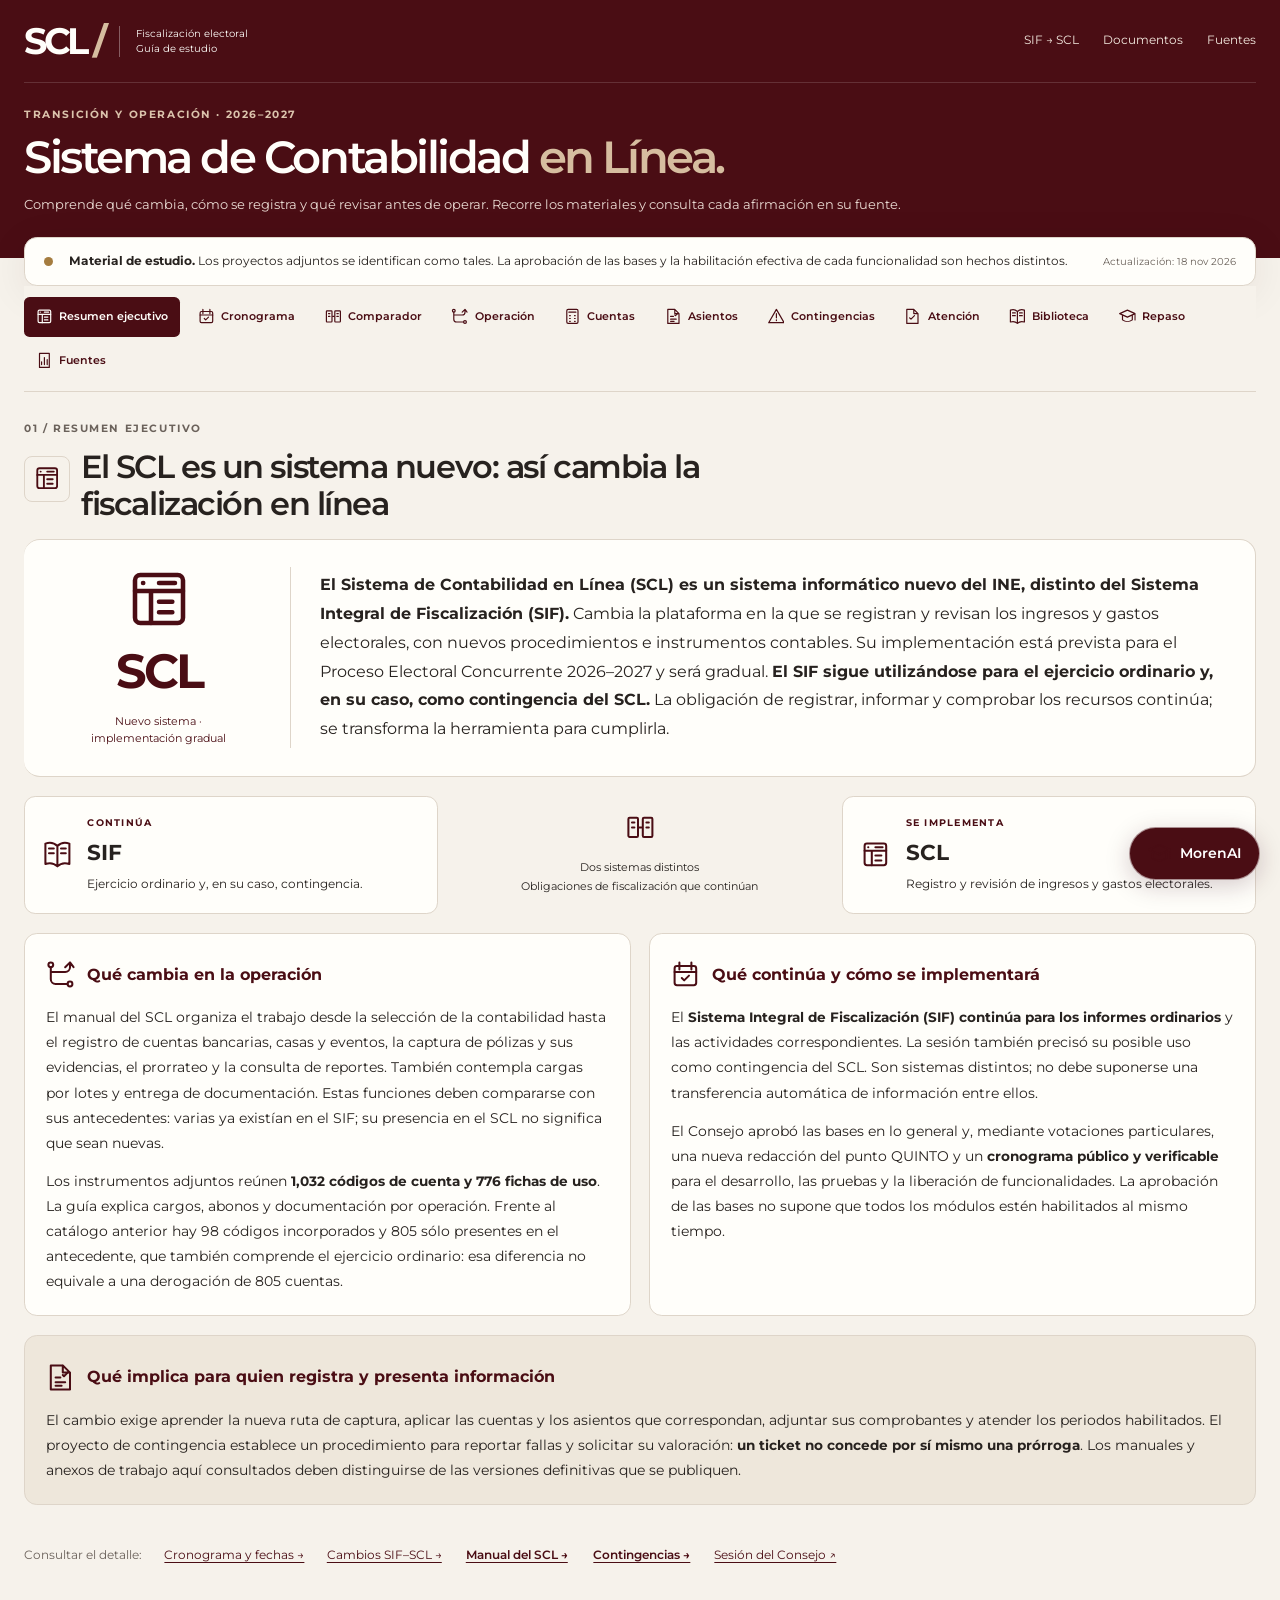
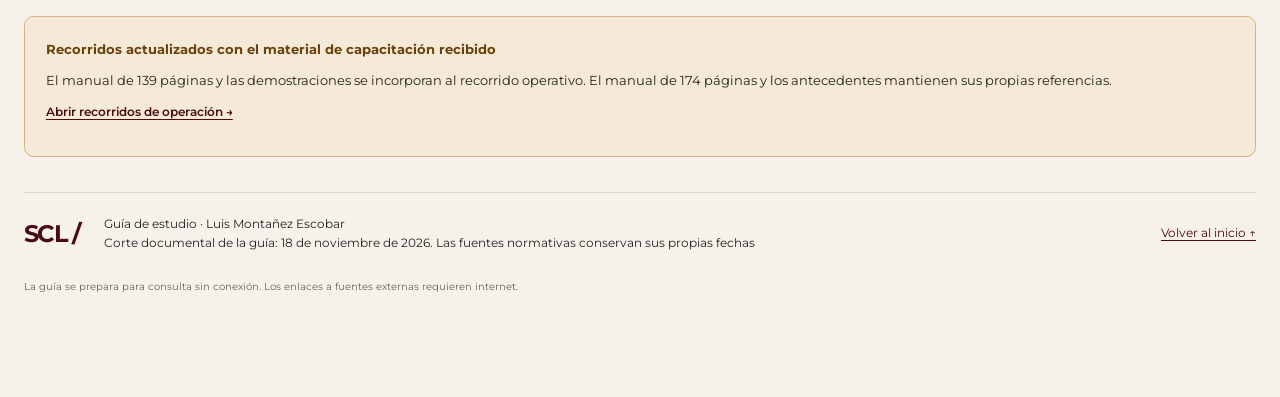
==== commit 5bcadfb1: "Integra capacitación SCL, recorridos por versión y demostraciones citables" ====
--- a/index.html
+++ b/index.html
@@ -1,15 +1,15 @@
 <!DOCTYPE html>
 
-<html lang="es"><head><meta charset="utf-8"/><meta content="width=device-width,initial-scale=1,interactive-widget=resizes-content" name="viewport"/><meta content="Luis Montañez Escobar" name="author"/><meta content="Estudio del Sistema de Contabilidad en Línea: transición desde el SIF, operación, catálogo, asientos y contingencias con sus fuentes." name="description"/><meta content="#4a0d14" name="theme-color"/><title>SCL · Guía de estudio</title><link href="assets/favicon.svg" rel="icon" type="image/svg+xml"/><link href="styles.css?v=9" rel="stylesheet"/><script defer="" src="data.js?v=9"></script><script defer="" src="media.js?v=9"></script><script defer="" src="app.js?v=9"></script><script defer="" src="coverage.js?v=9"></script><script defer="" src="viewer.js?v=9"></script><script defer="" src="comparison.js?v=9"></script><script defer="" src="calendar-data.js?v=9"></script><script defer="" src="schedule.js?v=9"></script><script defer="" src="morenai.js?v=9"></script><script defer="" src="calendar-integration.js?v=9"></script></head>
+<html lang="es"><head><meta charset="utf-8"/><meta content="width=device-width,initial-scale=1,interactive-widget=resizes-content" name="viewport"/><meta content="Luis Montañez Escobar" name="author"/><meta content="Estudio del Sistema de Contabilidad en Línea: transición desde el SIF, operación, catálogo, asientos y contingencias con sus fuentes." name="description"/><meta content="#4a0d14" name="theme-color"/><title>SCL · Guía de estudio</title><link href="assets/favicon.svg" rel="icon" type="image/svg+xml"/><link href="styles.css?v=12" rel="stylesheet"/><link href="training.css?v=18" rel="stylesheet"/><script defer="" src="data.js?v=9"></script><script defer="" src="media.js?v=9"></script><script defer="" src="training-data.js?v=18"></script><script defer="" src="app.js?v=18"></script><script defer="" src="coverage.js?v=9"></script><script defer="" src="viewer.js?v=9"></script><script defer="" src="comparison.js?v=9"></script><script defer="" src="calendar-data.js?v=9"></script><script defer="" src="schedule.js?v=9"></script><script defer="" src="training.js?v=18"></script><script defer="" src="morenai.js?v=18"></script><script defer="" src="calendar-integration.js?v=9"></script></head>
 <body><a class="skip" href="#contenido">Saltar al contenido</a><header class="site-header"><div class="wrap masthead"><a class="brand" href="#inicio"><strong>SCL<span> / </span></strong><span>Fiscalización electoral<br/>Guía de estudio</span></a><nav aria-label="Enlaces principales"><a href="#comparador">SIF → SCL</a><a href="#biblioteca">Documentos</a><a href="#fuentes">Fuentes</a></nav></div><div class="wrap hero" id="inicio"><div><p class="eyebrow">Transición y operación · 2026–2027</p><h1>Sistema de Contabilidad <span>en Línea.</span></h1><p class="hero-description">Comprende qué cambia, cómo se registra y qué revisar antes de operar. Recorre los materiales y consulta cada afirmación en su fuente.</p><div class="hero-actions"><a class="primary light" href="#operacion">Recorrer el sistema <span aria-hidden="true">↗</span></a><a href="#hallazgos">Ver puntos de atención →</a></div></div><div aria-hidden="true" class="hero-graphic"><span>REGISTRAR</span><div class="ledger"><i></i><i></i><i></i><i></i><i></i><i></i><b>+</b><em>=</em></div><span>DOCUMENTAR · RENDIR CUENTAS</span></div></div></header>
-<main id="contenido"><div class="wrap"><div class="status-bar"><span class="status-dot"></span><p><strong>Material de estudio.</strong> Los proyectos adjuntos se identifican como tales. La aprobación de las bases y la habilitación efectiva de cada funcionalidad son hechos distintos.</p><span class="cutoff">Corte: 12 nov 2026</span></div><nav aria-label="Contenido de la guía" class="section-nav"><a href="#panorama">Resumen ejecutivo</a><a href="#cronograma">Cronograma</a><a href="#comparador">Comparador</a><a href="#operacion">Operación</a><a href="#cuentas">Cuentas</a><a href="#asientos">Asientos</a><a href="#contingencias">Contingencias</a><a href="#hallazgos">Atención</a><a href="#biblioteca">Biblioteca</a><a href="#repaso">Repaso</a><a href="#fuentes">Fuentes</a></nav>
+<main id="contenido"><div class="wrap"><div class="status-bar"><span class="status-dot"></span><p><strong>Material de estudio.</strong> Los proyectos adjuntos se identifican como tales. La aprobación de las bases y la habilitación efectiva de cada funcionalidad son hechos distintos.</p><span class="cutoff">Actualización: 18 nov 2026</span></div><nav aria-label="Contenido de la guía" class="section-nav"><a href="#panorama">Resumen ejecutivo</a><a href="#cronograma">Cronograma</a><a href="#comparador">Comparador</a><a href="#operacion">Operación</a><a href="#cuentas">Cuentas</a><a href="#asientos">Asientos</a><a href="#contingencias">Contingencias</a><a href="#hallazgos">Atención</a><a href="#biblioteca">Biblioteca</a><a href="#repaso">Repaso</a><a href="#fuentes">Fuentes</a></nav>
 <section id="panorama"><div class="section-heading"><div><p class="eyebrow">01 / Resumen ejecutivo</p><h2>El SCL es un sistema nuevo: así cambia la fiscalización en línea</h2></div></div>
 <div class="executive-lead"><div class="executive-emblem"><svg aria-hidden="true" class="executive-icon"><use href="assets/pictogramas/scl.svg#contabilidades"></use></svg><span>SCL</span><small>Nuevo sistema · implementación gradual</small></div><p><strong>El Sistema de Contabilidad en Línea (SCL) es un sistema informático nuevo del INE, distinto del Sistema Integral de Fiscalización (SIF).</strong> Cambia la plataforma en la que se registran y revisan los ingresos y gastos electorales, con nuevos procedimientos e instrumentos contables. Su implementación está prevista para el Proceso Electoral Concurrente 2026–2027 y será gradual. <strong>El SIF sigue utilizándose para el ejercicio ordinario y, en su caso, como contingencia del SCL.</strong> La obligación de registrar, informar y comprobar los recursos continúa; se transforma la herramienta para cumplirla.</p></div>
 <div aria-label="Relación entre el SIF y el SCL" class="transition-map"><div><svg aria-hidden="true" class="executive-icon"><use href="assets/pictogramas/scl.svg#diario"></use></svg><span><small>CONTINÚA</small><strong>SIF</strong><span>Ejercicio ordinario y, en su caso, contingencia.</span></span></div><div class="transition-bridge"><svg aria-hidden="true" class="executive-icon"><use href="assets/pictogramas/scl.svg#comparar"></use></svg><span>Dos sistemas distintos<br/>Obligaciones de fiscalización que continúan</span></div><div><svg aria-hidden="true" class="executive-icon"><use href="assets/pictogramas/scl.svg#contabilidades"></use></svg><span><small>SE IMPLEMENTA</small><strong>SCL</strong><span>Registro y revisión de ingresos y gastos electorales.</span></span></div></div><div class="executive-grid"><article class="executive-card"><h3><svg aria-hidden="true" class="executive-icon"><use href="assets/pictogramas/scl.svg#ruta"></use></svg><span>Qué cambia en la operación</span></h3><p>El manual del SCL organiza el trabajo desde la selección de la contabilidad hasta el registro de cuentas bancarias, casas y eventos, la captura de pólizas y sus evidencias, el prorrateo y la consulta de reportes. También contempla cargas por lotes y entrega de documentación. Estas funciones deben compararse con sus antecedentes: varias ya existían en el SIF; su presencia en el SCL no significa que sean nuevas.</p><p>Los instrumentos adjuntos reúnen <strong>1,032 códigos de cuenta y 776 fichas de uso</strong>. La guía explica cargos, abonos y documentación por operación. Frente al catálogo anterior hay 98 códigos incorporados y 805 sólo presentes en el antecedente, que también comprende el ejercicio ordinario: esa diferencia no equivale a una derogación de 805 cuentas.</p></article>
 <article class="executive-card"><h3><svg aria-hidden="true" class="executive-icon"><use href="assets/pictogramas/scl.svg#evento"></use></svg><span>Qué continúa y cómo se implementará</span></h3><p>El <strong>Sistema Integral de Fiscalización (SIF) continúa para los informes ordinarios</strong> y las actividades correspondientes. La sesión también precisó su posible uso como contingencia del SCL. Son sistemas distintos; no debe suponerse una transferencia automática de información entre ellos.</p><p>El Consejo aprobó las bases en lo general y, mediante votaciones particulares, una nueva redacción del punto QUINTO y un <strong>cronograma público y verificable</strong> para el desarrollo, las pruebas y la liberación de funcionalidades. La aprobación de las bases no supone que todos los módulos estén habilitados al mismo tiempo.</p></article></div>
 <div class="executive-impact"><h3><svg aria-hidden="true" class="executive-icon"><use href="assets/pictogramas/scl.svg#poliza"></use></svg><span>Qué implica para quien registra y presenta información</span></h3><p>El cambio exige aprender la nueva ruta de captura, aplicar las cuentas y los asientos que correspondan, adjuntar sus comprobantes y atender los periodos habilitados. El proyecto de contingencia establece un procedimiento para reportar fallas y solicitar su valoración: <strong>un ticket no concede por sí mismo una prórroga</strong>. Los manuales y anexos de trabajo aquí consultados deben distinguirse de las versiones definitivas que se publiquen.</p></div>
 <div class="executive-sources"><span>Consultar el detalle:</span><a href="#cronograma">Cronograma y fechas →</a><a href="#comparador">Cambios SIF–SCL →</a><button class="text-button" data-page="2" data-pdf="manual">Manual del SCL →</button><button class="text-button" data-page="5" data-pdf="contingencia">Contingencias →</button><a href="https://centralelectoral.ine.mx/2026/11/11/version-estenografica-de-la-sesion-extraordinaria-del-consejo-general-del-ine-11-de-noviembre-de-2026/" rel="noopener" target="_blank">Sesión del Consejo ↗</a></div></section>
-<section id="cronograma"><div class="section-heading"><div><p class="eyebrow">02 / Implementación y calendario electoral</p><h2>Implementación del SCL y plazos de fiscalización</h2></div></div><p class="intro">El Acuerdo INE/CG570/2026 establece los plazos para la fiscalización de los informes de ingresos y gastos de obtención del apoyo de la ciudadanía, precampaña y campaña. El cronograma de implementación del SCL debe coordinar la disponibilidad de sus funcionalidades con la presentación y revisión de esos informes.</p><div class="schedule-undated"><h3>Actividades del SCL sin fecha establecida</h3><div class="schedule-milestones"><article><h3>Desarrollo y pruebas</h3><p>La programación debe precisar las actividades de desarrollo y las pruebas de validación.</p><span>Sin fecha establecida</span></article><article><h3>Liberación de funcionalidades</h3><p>La entrada en operación depende de la conclusión y liberación de los desarrollos a cargo de la UTSI.</p><span>Sin fecha establecida</span></article></div><p class="reader-caption">Las bases y la adición del cronograma se aprobaron el 11 de noviembre de 2026. La continuidad del SIF para las actividades señaladas en el punto QUINTO se previó al menos durante 2027. <button class="text-button" data-page="11" data-pdf="bases">Anteproyecto: puntos SEGUNDO y TERCERO, página 11 →</button> <button class="text-button" data-page="13" data-pdf="bases">Avisos de habilitación: punto DÉCIMO PRIMERO, página 13 →</button><a href="https://centralelectoral.ine.mx/2026/11/11/version-estenografica-de-la-sesion-extraordinaria-del-consejo-general-del-ine-11-de-noviembre-de-2026/" rel="noopener" target="_blank">Sesión del 11 de noviembre: votaciones particulares del QUINTO y de la adición del cronograma ↗</a></p></div><div id="scheduleApp"><div aria-label="Consulta del cronograma" class="schedule-full-tabs" role="group"><button aria-pressed="true" data-schedule-panel="scheduleCalendar">Calendario electoral completo</button><button aria-pressed="false" data-schedule-panel="scheduleRelations">Implicaciones por actuación</button><button aria-pressed="false" data-schedule-panel="scheduleDocuments">Fechas pendientes y documentos</button><button aria-pressed="false" data-schedule-panel="scheduleResearch">Antecedentes publicados</button></div><div id="scheduleCalendar"><p class="reader-caption">Mismas vistas, mapa, selección de entidades, cargos, anexos, fuentes, capturas y descargas del calendario electoral.</p><iframe id="fullElectoralCalendar" loading="lazy" scrolling="no" src="calendario/index.html" style="width:100%;height:1500px;border:0;display:block" title="Calendario electoral completo 2026–2027"></iframe><a class="text-button" href="calendario/index.html" rel="noopener" target="_blank">Abrir calendario en pantalla completa ↗</a></div><div hidden="" id="scheduleRelations"></div><div hidden="" id="scheduleResearch"></div></div><div hidden="" id="scheduleDocuments"><div class="schedule-alert"><strong>Fechas establecidas y fechas pendientes de la implementación.</strong><p>Las fuentes consultadas distinguen la previsión general de puesta en producción durante 2026 de las fechas por funcionalidad. El anteproyecto remite a un cronograma integral, un plan de capacitación y avisos de habilitación. Esos instrumentos deben permitir conocer cuándo puede cumplirse cada obligación en el sistema correspondiente.</p></div><p class="source-line"><a href="https://centralelectoral.ine.mx/2026/11/11/version-estenografica-de-la-sesion-extraordinaria-del-consejo-general-del-ine-11-de-noviembre-de-2026/" rel="noopener" target="_blank">Sesión del 11 de noviembre ↗</a> · <a href="https://www.ine.mx/calendario-de-fiscalizacion-del-proceso-electoral-concurrente-2026-2027/" rel="noopener" target="_blank">Calendario oficial de fiscalización ↗</a></p><div class="schedule-cross"><h3>El primer cruce ya ocurre el 12 de noviembre</h3><p>El calendario incorpora inicios de apoyo ciudadano y precampaña para Guerrero el 12 de noviembre de 2026. La proximidad con la aprobación de las bases exige conocer la plataforma habilitada para cada obligación. La sesión no acredita por sí sola que el SCL ya estuviera liberado ese día ni modifica las fechas del calendario.</p><a href="https://luismesco.github.io/calendario-electoral-2026-2027/#mes=2026-11&amp;entidad=GRO" rel="noopener" target="_blank">Consultar Guerrero en el calendario original ↗</a></div><div class="schedule-legal"><h3>Cómo se relacionan las fechas y las obligaciones</h3><p>El periodo de obtención del apoyo de la ciudadanía, la precampaña y la campaña delimitan las operaciones que deben informarse. Después se identifican, para cada ámbito, cargo y bloque, las fechas de presentación de informes, notificación de oficios de errores y omisiones, respuesta, dictamen y resolución. Las actuaciones de la Unidad Técnica de Fiscalización, la Comisión de Fiscalización y el Consejo General se muestran separadas de las obligaciones de los sujetos obligados.</p><p>Los artículos 79 y 80 de la Ley General de Partidos Políticos regulan los informes de precampaña y campaña de los partidos políticos y su revisión. Los plazos específicos del Acuerdo INE/CG570/2026 y sus anexos deben consultarse por el periodo, sujeto obligado y ámbito correspondiente. Esas disposiciones no se trasladan automáticamente a personas aspirantes a candidaturas independientes.</p><p><strong>Implicación de la implementación:</strong> deben estar disponibles las funcionalidades aplicables al registro contable, documentación soporte, presentación de informes y atención de oficios de errores y omisiones. Una liberación posterior o una incidencia técnica no modifica por sí misma el plazo: debe atenderse el procedimiento aplicable y acreditarse la determinación de la autoridad competente.</p><button class="text-button" data-page="43" data-pdf="lgpp">Consultar artículos 79 y 80 de la Ley General de Partidos Políticos →</button></div></div></section><section id="morenai" hidden><div class="section-heading"><div><p class="eyebrow">Consulta documental</p><h2>MorenAI · Preguntas sobre el SCL</h2></div></div><p class="intro">Consulta los documentos de estudio del SCL, sus antecedentes en el SIF, los instrumentos contables y el calendario electoral, con apoyo del acervo normativo electoral. Cada respuesta se acompaña de los documentos, páginas y pasajes que la sostienen.</p><p class="reader-caption" id="morenaiCoverage"></p><form class="morenai-form" id="morenaiForm"><label for="morenaiScope">Fuentes para responder</label><select id="morenaiScope"><option value="electoral">Documentos de estudio y contexto normativo electoral</option><option value="documents">Sólo documentos de estudio del SCL y calendario</option></select><label for="morenaiQuestion">Tu pregunta</label><textarea id="morenaiQuestion" maxlength="1800" minlength="5" placeholder="¿Qué documento debe establecer las fechas de capacitación y habilitación del SCL?" required="" rows="3"></textarea><div><button class="primary" id="morenaiSubmit" type="submit">Consultar documentos →</button><span aria-live="polite" id="morenaiStatus" role="status"></span></div></form><div class="morenai-suggestions"><button data-morenai-question="¿Qué fechas faltan para la implementación del SCL y dónde deben establecerse?">Fechas pendientes</button><button data-morenai-question="¿Cuál es la diferencia entre el SCL y el SIF y qué continúa en el SIF durante 2027?">Transición SIF–SCL</button><button data-morenai-question="¿Un reporte de falla o ticket concede una prórroga automática?">Incidencias y plazos</button></div><div aria-live="polite" id="morenaiAnswer"></div><div class="pagination" hidden="" id="morenaiHistory"><button id="morenaiPrevious">← Consulta anterior</button><span id="morenaiPosition"></span><button id="morenaiNext">Consulta siguiente →</button></div><p class="reader-caption">Corte documental: 12 de noviembre de 2026. Se distinguen las versiones de trabajo, los antecedentes publicados y las decisiones del Consejo General. Consulta el contexto de cada fuente antes de aplicar una conclusión a un caso concreto.</p></section><section id="comparador"><div class="section-heading"><div><p class="eyebrow">02 / Antecedente y propuesta</p><h2>Del SIF al SCL</h2></div><p class="section-side">Índice completo, cuentas y asientos.</p></div><p class="intro">Compara instrumentos concretos. Una función presente en el SCL puede existir desde el SIF; una diferencia documental no acredita por sí sola su configuración actual en producción.</p><div aria-label="Contenido del comparador" class="compare-view-tabs" role="group"><button aria-pressed="true" data-compare-view="visual" type="button">Capturas de antes y propuesta</button><button aria-pressed="false" data-compare-view="text" type="button">Cambios documentales</button></div><div id="visualComparison"></div><div hidden="" id="textComparison"><label class="filter-label" for="compareFilter">Tema de comparación</label><select id="compareFilter"><option value="">Todos los temas</option><option>Alcance</option><option>Registro</option><option>Evidencias</option><option>Contingencias</option><option>Instrumentos contables</option></select><div class="comparison-list" id="compareRows"></div></div></section>
+<section id="cronograma"><div class="section-heading"><div><p class="eyebrow">02 / Implementación y calendario electoral</p><h2>Implementación del SCL y plazos de fiscalización</h2></div></div><p class="intro">El Acuerdo INE/CG570/2026 establece los plazos para la fiscalización de los informes de ingresos y gastos de obtención del apoyo de la ciudadanía, precampaña y campaña. El cronograma de implementación del SCL debe coordinar la disponibilidad de sus funcionalidades con la presentación y revisión de esos informes.</p><div class="schedule-undated"><h3>Actividades del SCL sin fecha establecida</h3><div class="schedule-milestones"><article><h3>Desarrollo y pruebas</h3><p>La programación debe precisar las actividades de desarrollo y las pruebas de validación.</p><span>Sin fecha establecida</span></article><article><h3>Liberación de funcionalidades</h3><p>La entrada en operación depende de la conclusión y liberación de los desarrollos a cargo de la UTSI.</p><span>Sin fecha establecida</span></article></div><p class="reader-caption">Las bases y la adición del cronograma se aprobaron el 11 de noviembre de 2026. La continuidad del SIF para las actividades señaladas en el punto QUINTO se previó al menos durante 2027. <button class="text-button" data-page="11" data-pdf="bases">Anteproyecto: puntos SEGUNDO y TERCERO, página 11 →</button> <button class="text-button" data-page="13" data-pdf="bases">Avisos de habilitación: punto DÉCIMO PRIMERO, página 13 →</button><a href="https://centralelectoral.ine.mx/2026/11/11/version-estenografica-de-la-sesion-extraordinaria-del-consejo-general-del-ine-11-de-noviembre-de-2026/" rel="noopener" target="_blank">Sesión del 11 de noviembre: votaciones particulares del QUINTO y de la adición del cronograma ↗</a></p></div><div id="scheduleApp"><div aria-label="Consulta del cronograma" class="schedule-full-tabs" role="group"><button aria-pressed="true" data-schedule-panel="scheduleCalendar">Calendario electoral completo</button><button aria-pressed="false" data-schedule-panel="scheduleRelations">Implicaciones por actuación</button><button aria-pressed="false" data-schedule-panel="scheduleDocuments">Fechas pendientes y documentos</button><button aria-pressed="false" data-schedule-panel="scheduleResearch">Antecedentes publicados</button></div><div id="scheduleCalendar"><p class="reader-caption">Mismas vistas, mapa, selección de entidades, cargos, anexos, fuentes, capturas y descargas del calendario electoral.</p><iframe id="fullElectoralCalendar" loading="lazy" scrolling="no" src="calendario/index.html" style="width:100%;height:1500px;border:0;display:block" title="Calendario electoral completo 2026–2027"></iframe><a class="text-button" href="calendario/index.html" rel="noopener" target="_blank">Abrir calendario en pantalla completa ↗</a></div><div hidden="" id="scheduleRelations"></div><div hidden="" id="scheduleResearch"></div></div><div hidden="" id="scheduleDocuments"><div class="schedule-alert"><strong>Fechas establecidas y fechas pendientes de la implementación.</strong><p>Las fuentes consultadas distinguen la previsión general de puesta en producción durante 2026 de las fechas por funcionalidad. El anteproyecto remite a un cronograma integral, un plan de capacitación y avisos de habilitación. Esos instrumentos deben permitir conocer cuándo puede cumplirse cada obligación en el sistema correspondiente.</p></div><p class="source-line"><a href="https://centralelectoral.ine.mx/2026/11/11/version-estenografica-de-la-sesion-extraordinaria-del-consejo-general-del-ine-11-de-noviembre-de-2026/" rel="noopener" target="_blank">Sesión del 11 de noviembre ↗</a> · <a href="https://www.ine.mx/calendario-de-fiscalizacion-del-proceso-electoral-concurrente-2026-2027/" rel="noopener" target="_blank">Calendario oficial de fiscalización ↗</a></p><div class="schedule-cross"><h3>El primer cruce ya ocurre el 12 de noviembre</h3><p>El calendario incorpora inicios de apoyo ciudadano y precampaña para Guerrero el 12 de noviembre de 2026. La proximidad con la aprobación de las bases exige conocer la plataforma habilitada para cada obligación. La sesión no acredita por sí sola que el SCL ya estuviera liberado ese día ni modifica las fechas del calendario.</p><a href="https://luismesco.github.io/calendario-electoral-2026-2027/#mes=2026-11&amp;entidad=GRO" rel="noopener" target="_blank">Consultar Guerrero en el calendario original ↗</a></div><div class="schedule-legal"><h3>Cómo se relacionan las fechas y las obligaciones</h3><p>El periodo de obtención del apoyo de la ciudadanía, la precampaña y la campaña delimitan las operaciones que deben informarse. Después se identifican, para cada ámbito, cargo y bloque, las fechas de presentación de informes, notificación de oficios de errores y omisiones, respuesta, dictamen y resolución. Las actuaciones de la Unidad Técnica de Fiscalización, la Comisión de Fiscalización y el Consejo General se muestran separadas de las obligaciones de los sujetos obligados.</p><p>Los artículos 79 y 80 de la Ley General de Partidos Políticos regulan los informes de precampaña y campaña de los partidos políticos y su revisión. Los plazos específicos del Acuerdo INE/CG570/2026 y sus anexos deben consultarse por el periodo, sujeto obligado y ámbito correspondiente. Esas disposiciones no se trasladan automáticamente a personas aspirantes a candidaturas independientes.</p><p><strong>Implicación de la implementación:</strong> deben estar disponibles las funcionalidades aplicables al registro contable, documentación soporte, presentación de informes y atención de oficios de errores y omisiones. Una liberación posterior o una incidencia técnica no modifica por sí misma el plazo: debe atenderse el procedimiento aplicable y acreditarse la determinación de la autoridad competente.</p><button class="text-button" data-page="43" data-pdf="lgpp">Consultar artículos 79 y 80 de la Ley General de Partidos Políticos →</button></div></div></section><section id="morenai" hidden><div class="section-heading"><div><p class="eyebrow">Consulta documental</p><h2>MorenAI · Preguntas sobre el SCL</h2></div></div><p class="intro">Consulta los documentos de estudio del SCL, sus antecedentes en el SIF, los instrumentos contables y el calendario electoral, con apoyo del acervo normativo electoral. Cada respuesta se acompaña de los documentos, páginas y pasajes que la sostienen.</p><p class="reader-caption" id="morenaiCoverage"></p><form class="morenai-form" id="morenaiForm"><label for="morenaiScope">Fuentes para responder</label><select id="morenaiScope"><option value="electoral">Documentos de estudio y contexto normativo electoral</option><option value="documents">Sólo documentos de estudio del SCL y calendario</option></select><label for="morenaiQuestion">Tu pregunta</label><textarea id="morenaiQuestion" maxlength="1800" minlength="5" placeholder="¿Qué documento debe establecer las fechas de capacitación y habilitación del SCL?" required="" rows="3"></textarea><div><button class="primary" id="morenaiSubmit" type="submit">Consultar documentos →</button><span aria-live="polite" id="morenaiStatus" role="status"></span></div></form><div class="morenai-suggestions"><button data-morenai-question="¿Qué fechas faltan para la implementación del SCL y dónde deben establecerse?">Fechas pendientes</button><button data-morenai-question="¿Cuál es la diferencia entre el SCL y el SIF y qué continúa en el SIF durante 2027?">Transición SIF–SCL</button><button data-morenai-question="¿Un reporte de falla o ticket concede una prórroga automática?">Incidencias y plazos</button><button data-morenai-question="¿Qué es el SCL?">¿Qué es el SCL?</button><button data-morenai-question="¿En qué se diferencia el SCL del SIF?">SCL y SIF</button><button data-morenai-question="¿Qué es el catálogo de cuentas?">Catálogo de cuentas</button><button data-morenai-question="¿Qué es el Plan de Contingencia del SCL?">Plan de Contingencia</button><button data-morenai-question="¿Qué cambios se pueden hacer a los datos de una cuenta bancaria?">Cambios en cuentas bancarias</button><button data-morenai-question="¿Cómo se hace el prorrateo en el SCL?">Prorrateo</button></div><div aria-live="polite" id="morenaiAnswer"></div><div class="pagination" hidden="" id="morenaiHistory"><button id="morenaiPrevious">← Consulta anterior</button><span id="morenaiPosition"></span><button id="morenaiNext">Consulta siguiente →</button></div><p class="reader-caption">Corte documental de la guía: 18 de noviembre de 2026. Las fuentes normativas conservan sus propias fechas. Se distinguen las versiones de trabajo, los antecedentes publicados y las decisiones del Consejo General. Consulta el contexto de cada fuente antes de aplicar una conclusión a un caso concreto.</p></section><section id="comparador"><div class="section-heading"><div><p class="eyebrow">02 / Antecedente y propuesta</p><h2>Del SIF al SCL</h2></div><p class="section-side">Índice completo, cuentas y asientos.</p></div><p class="intro">Compara instrumentos concretos. Una función presente en el SCL puede existir desde el SIF; una diferencia documental no acredita por sí sola su configuración actual en producción.</p><div aria-label="Contenido del comparador" class="compare-view-tabs" role="group"><button aria-pressed="true" data-compare-view="visual" type="button">Capturas de antes y propuesta</button><button aria-pressed="false" data-compare-view="text" type="button">Cambios documentales</button></div><div id="visualComparison"></div><div hidden="" id="textComparison"><label class="filter-label" for="compareFilter">Tema de comparación</label><select id="compareFilter"><option value="">Todos los temas</option><option>Alcance</option><option>Registro</option><option>Evidencias</option><option>Contingencias</option><option>Instrumentos contables</option></select><div class="comparison-list" id="compareRows"></div></div></section>
 <section id="operacion"><div class="section-heading"><div><p class="eyebrow">03 / Recorrido del manual</p><h2>De la contabilidad al reporte</h2></div><span class="count-label">16 apartados · 174 páginas</span></div><p class="intro">Selecciona un apartado para consultar su ruta, secuencia de trabajo y precauciones. La lectura original por página permanece disponible en la biblioteca.</p><div class="search"><label for="moduleSearch">Buscar en el recorrido</label><input id="moduleSearch" placeholder="Por ejemplo: prorrateo, temporalidad, evidencias" type="search"/></div><div class="module-grid" id="modules"></div></section>
 <section id="cuentas"><div class="section-heading"><div><p class="eyebrow">04 / Catálogo e instructivo</p><h2>Encuentra la cuenta.<br/>Comprende su movimiento.</h2></div><span class="count-label">1,032 códigos · 776 fichas</span></div><p class="intro">El catálogo incluye cuentas de distintos niveles. La existencia de un código no significa que sea afectable ni que esté habilitado para tu proceso. Abre la ficha y revisa su estatus.</p><div class="query-panel"><div class="filters"><div class="field wide"><label for="accountSearch">Código, nombre o movimiento</label><input id="accountSearch" placeholder="Caja, 1-1-02, redes sociales…" type="search"/></div><div class="field"><label for="rubroFilter">Rubro</label><select id="rubroFilter"><option value="">Todos</option><option>Activo</option><option>Pasivo</option><option>Patrimonio</option><option>Ingresos</option><option>Egresos</option><option>Orden</option></select></div><div class="field"><label for="accountState">Tipo de consulta</label><select id="accountState"><option value="">Todo el catálogo</option><option value="ficha">Con ficha</option><option value="nueva">Marcadas nuevas</option><option value="inactiva">Inactivas</option></select></div><button class="text-button" id="clearAccounts" type="button">Limpiar filtros</button></div><div class="results-header"><p aria-live="polite" id="accountCount" role="status"></p><button class="text-button" id="exportAccounts" type="button">Descargar selección CSV ↓</button></div><div class="table-wrap"><table><thead><tr><th scope="col">Código</th><th scope="col">Cuenta</th><th scope="col">Rubro</th><th scope="col">Estado / detalle</th></tr></thead><tbody id="accountRows"></tbody></table></div><div class="pagination"><button aria-label="Página anterior de cuentas" id="prevAccounts" type="button">← Anterior</button><span id="accountPage"></span><button aria-label="Página siguiente de cuentas" id="nextAccounts" type="button">Siguiente →</button></div></div><details class="reading-note"><summary>Cómo interpretar las cifras y la comparación contable</summary><p>Las 776 fichas describen movimientos: 774 aparecen activas y dos inactivas. Otras 256 entradas del catálogo no tienen ficha individual en el instructivo; entre ellas existen niveles acumulativos. Esa diferencia no demuestra una omisión por sí sola.</p><p>El catálogo del acuerdo CF/011/2024 contiene 1,739 códigos; frente al adjunto, se identifican 98 códigos añadidos y 805 presentes únicamente en el anterior. Los ámbitos de los instrumentos son distintos: esto no permite llamar “derogadas” a esas 805 cuentas. Las 98 incorporaciones coinciden con las marcadas como nuevas en el instructivo.</p><button class="text-button" data-doc="contable" data-page="5">Leer alcance y actualización de cuentas →</button></details></section>
 <section id="asientos"><div class="section-heading"><div><p class="eyebrow">05 / Guía contabilizadora</p><h2>Relaciona operación, evidencia y asiento</h2></div><span class="count-label">169 temas · 361 filas de operaciones</span></div><p class="intro">Cada resultado conserva el número de operación y la fila de su fuente. El número 253 se repite en dos filas; se mantienen ambas. Los ejemplos deben adecuarse al hecho, proceso y cuenta habilitada.</p><div class="query-panel"><div class="filters operation-filters"><div class="field"><label for="operationSearch">Buscar operación o evidencia</label><input id="operationSearch" placeholder="Proveedores, aportación, CFDI…" type="search"/></div><div class="field"><label for="operationTheme">Tema</label><select id="operationTheme"><option value="">Todos los temas</option></select></div></div><div class="results-header"><p aria-live="polite" id="operationCount" role="status"></p></div><div class="operation-list" id="operations"></div><div class="pagination"><button id="prevOperations" type="button">← Anterior</button><span id="operationPage"></span><button id="nextOperations" type="button">Siguiente →</button></div></div></section>
@@ -18,5 +18,5 @@
 <section id="biblioteca"><div class="section-heading"><div><p class="eyebrow">08 / Lectura de principio a fin</p><h2>La biblioteca del tema</h2></div><button class="text-button" id="printGuide" type="button">Imprimir sección / Guardar PDF ↓</button></div><p class="intro">Abre cada documento en el visor PDF para recorrer sus páginas, ampliar, girar y buscar. También puedes consultar el texto o las hojas y descargar el archivo. Los libros contables también alimentan los exploradores anteriores.</p><div class="document-grid" id="documentCards"></div></section>
 <section id="repaso"><div class="section-heading"><div><p class="eyebrow">09 / Comprueba lo aprendido</p><h2>Repaso con explicación</h2></div><span aria-live="polite" class="count-label" id="quizScore" role="status"></span></div><p class="intro">Responde cada caso y consulta por qué una respuesta es correcta. El progreso se conserva únicamente en este navegador.</p><div class="quiz-grid" id="quiz"></div><div class="quiz-navigation"><button id="prevQuestion" type="button">← Pregunta anterior</button><span id="questionPosition" role="status"></span><button id="nextQuestion" type="button">Siguiente pregunta →</button></div><button class="text-button" id="resetQuiz" type="button">Reiniciar respuestas</button></section>
 <section id="fuentes"><div class="section-heading"><div><p class="eyebrow">10 / Fuentes y alcance</p><h2>Documentos para volver a la fuente</h2></div></div><div class="source-grid" id="officialSources"></div><div class="reading-note"><h3>Qué está acreditado y qué falta confirmar</h3><p>La publicación institucional del 11 de noviembre de 2026 y su versión estenográfica dan cuenta de la aprobación de las bases y de decisiones particulares. Los archivos adjuntos conservan números provisionales y referencias pendientes. Esta guía no identifica esos archivos como el engrose definitivo.</p><p>Para una operación concreta deben confirmarse el texto final, los anexos publicados, los avisos de habilitación, la versión del manual y la temporalidad correspondiente. La solicitud de ajustes técnicos durante una sesión no equivale a su implementación.</p><p>Marco de referencia: LGIPE, artículos 190, numeral 2; 191, numeral 1, incisos a) y b); 192 y 199; LGPP, artículos 59, 60 y 61; y Reglamento de Fiscalización e instrumentos aplicables al proceso. Las citas de los proyectos se revisan en relación con el texto oficial.</p></div></section>
-</div></main><footer class="wrap site-footer"><a class="footer-brand" href="#inicio">SCL /</a><p>Guía de estudio · Luis Montañez Escobar<br/><small>Corte documental: 12 de noviembre de 2026</small></p><a href="#inicio">Volver al inicio ↑</a><p id="offlineStatus" role="status"></p></footer>
+</div></main><footer class="wrap site-footer"><a class="footer-brand" href="#inicio">SCL /</a><p>Guía de estudio · Luis Montañez Escobar<br/><small>Corte documental de la guía: 18 de noviembre de 2026. Las fuentes normativas conservan sus propias fechas</small></p><a href="#inicio">Volver al inicio ↑</a><p id="offlineStatus" role="status"></p></footer>
 <dialog aria-labelledby="detailTitle" id="detailDialog"><div class="dialog-header"><div><p class="eyebrow" id="detailEyebrow">Detalle</p><h2 id="detailTitle"></h2></div><button aria-label="Cerrar detalle" class="close-button" id="closeDetail" type="button">×</button></div><div id="detailBody"></div></dialog><div aria-live="polite" hidden="" id="toast" role="status"></div></body></html>
--- a/styles.css
+++ b/styles.css
@@ -35,3 +35,47 @@
 :root{--morenai-panel-width:33.333333vw}#electoral-launcher{position:fixed;right:20px;bottom:max(20px,env(safe-area-inset-bottom));z-index:150;display:flex;align-items:center;gap:9px;padding:14px 18px;min-height:48px;border:1px solid #fff8;border-radius:28px;background:var(--wine);color:white;font:600 14px/1.3 Montserrat,sans-serif;box-shadow:0 6px 24px #39102035}#electoral-launcher .pictogram{width:23px;height:23px}#electoral-launcher:focus-visible{outline:3px solid #a7813d;outline-offset:4px}#electoral-chat-panel[hidden]{display:none!important}#electoral-chat-panel{box-sizing:border-box;position:fixed;inset:0 0 0 auto;z-index:151;width:var(--morenai-panel-width);height:100dvh;display:flex;flex-direction:column;background:white;border-left:1px solid #d9cbd1;box-shadow:-8px 0 28px #39102014;overflow:hidden}#electoral-chat-panel>header{flex:none;display:flex;align-items:center;justify-content:space-between;gap:12px;padding:12px 16px;border-bottom:1px solid var(--line);color:var(--wine)}#electoral-chat-panel>header strong{font-size:1.05rem}#electoral-chat-panel>header small{display:block;font-size:.65rem;margin-top:.25rem}#morenaiClose{border:1px solid var(--line);background:white;color:var(--wine);border-radius:50%;width:38px;height:38px;font-size:25px;flex-shrink:0}.morenai-chat-reading{flex:1;min-height:0;overflow:auto;overscroll-behavior:contain;padding:12px;scrollbar-gutter:stable}#electoral-chat-panel #morenai{padding:0;margin:0;min-height:0;border:0}#electoral-chat-panel .intro{font-size:.8rem;line-height:1.8}#electoral-chat-panel .morenai-form{flex:none;margin:0 10px calc(8px + env(safe-area-inset-bottom));padding:10px;border-radius:14px;box-shadow:0 -3px 16px #3910200b}#electoral-chat-panel .morenai-form label{font-size:.65rem;margin-bottom:.3rem}#electoral-chat-panel .morenai-form select{font-size:.68rem;padding:.45rem;margin-bottom:.55rem}#electoral-chat-panel .morenai-form textarea{font-size:.8rem;min-height:50px;max-height:95px;resize:none;padding:.6rem}#electoral-chat-panel .morenai-form>div{gap:.5rem;margin-top:.4rem}#electoral-chat-panel .morenai-form .primary{padding:.65rem .8rem;font-size:.72rem}#electoral-chat-panel #morenaiStatus{font-size:.65rem;display:flex;gap:8px;align-items:center}#electoral-chat-panel .morenai-result{padding:0;border:0;background:transparent}#electoral-chat-panel .morenai-user-message{margin:.8rem 0 .8rem 2rem;background:var(--wine);color:white;padding:12px;border-radius:14px 14px 3px 14px;font-size:.82rem;line-height:1.7}#electoral-chat-panel .morenai-claim{padding:.65rem 0}#electoral-chat-panel .morenai-claim>p{font-size:.8rem;line-height:1.8}#electoral-chat-panel .morenai-citation blockquote{font-size:.74rem;overflow-wrap:anywhere}#electoral-chat-panel .morenai-suggestions{gap:.45rem}#electoral-chat-panel .morenai-suggestions button{font-size:.67rem;min-height:38px}#electoral-chat-panel .reader-caption{font-size:.63rem;line-height:1.65}#electoral-chat-panel .pagination{font-size:.65rem;gap:.5rem;flex-wrap:wrap}#electoral-chat-panel .pagination button{font-size:.65rem}html.morenai-open,html.morenai-open body{height:100%;overflow:hidden!important}html.morenai-open #morenai-app-surface{box-sizing:border-box;width:calc(100% - var(--morenai-panel-width));height:100dvh;overflow:auto;overscroll-behavior:contain;scrollbar-gutter:stable}html.morenai-open #electoral-launcher{right:calc(var(--morenai-panel-width) + 20px)}.morenai-pulse{display:flex;gap:3px;align-items:center;flex-shrink:0}.morenai-pulse i{width:3px;height:12px;border-radius:3px;background:var(--wine);animation:morenai-wave 1.25s ease-in-out infinite}.morenai-pulse i:nth-child(2){animation-delay:.16s}.morenai-pulse i:nth-child(3){animation-delay:.32s}@keyframes morenai-wave{0%,80%,100%{transform:scaleY(.4);opacity:.45}40%{transform:scaleY(1);opacity:1}}@media(max-width:899px){:root{--morenai-panel-width:100vw}html.morenai-open #morenai-app-surface{width:100%;visibility:hidden;pointer-events:none}html.morenai-open #electoral-launcher{display:none}#electoral-chat-panel{width:100%;border:0}#electoral-chat-panel>header{padding-top:max(12px,env(safe-area-inset-top))}}@media(prefers-reduced-motion:reduce){.morenai-pulse i{animation:none}}@media print{#electoral-launcher,#electoral-chat-panel{display:none!important}#morenai-app-surface{height:auto!important;overflow:visible!important;width:100%!important}}
 
 #morenai-app-surface{padding-bottom:80px}@media(max-width:899px){#electoral-chat-panel .morenai-form textarea{font-size:16px}#electoral-chat-panel .morenai-form select{font-size:14px}}
+
+/* MorenAI: estado de proceso visible y esqueleto de respuesta (2026-11-12) */
+#electoral-chat-panel #morenaiStatus{font-size:.78rem;font-weight:600}
+.morenai-form textarea:disabled{opacity:.6;background:var(--wine-soft)}
+.morenai-thinking-body{margin-top:.8rem;padding:1rem;border:1px solid var(--line);border-radius:.8rem;background:var(--white)}
+.morenai-thinking-body p{font-size:.85rem}
+.morenai-thinking-body ul{margin:.6rem 0 0;padding-left:1.2rem;font-size:.8rem;line-height:1.8;color:var(--muted)}
+.morenai-thinking-body .morenai-pulse{margin-bottom:.5rem}
+#electoral-chat-panel .morenai-thinking-body{padding:.8rem}
+@media(prefers-reduced-motion:reduce){.morenai-thinking-body .morenai-pulse i{animation:none}}
+/* MorenAI: pregunta de aclaración con opciones (2026-11-12) */
+.morenai-clarification{margin-top:1rem;padding:1rem;border:1px solid var(--gold);border-radius:.8rem;background:#fdf6e3}
+.morenai-clarification p{font-size:.85rem;line-height:1.7}
+.morenai-clarification-options{display:flex;flex-wrap:wrap;gap:.5rem;margin-top:.7rem}
+.morenai-clarify-option{border:1px solid var(--wine);background:var(--white);color:var(--wine);padding:.6rem .8rem;border-radius:.5rem;font-size:.78rem;font-weight:600;min-height:38px}
+.morenai-clarification-hint{font-size:.72rem!important;color:var(--muted);margin-top:.7rem}
+/* MorenAI: pictogramas SVG animados (2026-11-12) — mismo lenguaje que el pulso: vino y dorado, ritmo 1.25s */
+.morenai-pictos{display:flex;gap:1rem;justify-content:center;margin:.3rem 0 .7rem}
+.morenai-picto{margin:0;text-align:center;width:64px;color:var(--muted);opacity:.45;transition:opacity .4s,color .4s}
+.morenai-picto.active{color:var(--wine);opacity:1}
+.morenai-picto.active .picto-gold{stroke:var(--gold)}
+.morenai-picto-svg{width:52px;height:52px;display:block;margin:0 auto}
+.morenai-picto figcaption{font-size:.65rem;color:var(--muted);margin-top:.35rem}
+.morenai-picto.active figcaption{color:var(--wine);font-weight:700}
+.morenai-picto.active .picto-lens{animation:morenai-sweep 2.4s ease-in-out infinite}
+.morenai-picto.active .picto-spark{animation:morenai-dot 1.25s ease-in-out infinite}
+.morenai-picto.active .picto-page{transform-box:fill-box;transform-origin:left center;animation:morenai-flip 2.4s ease-in-out infinite}
+.morenai-picto.active .picto-dot{animation:morenai-dot 1.25s ease-in-out infinite}
+.morenai-clarification-title{display:flex;align-items:center;gap:.6rem}
+.morenai-clarification-title .morenai-picto-svg{width:40px;height:40px;margin:0;color:var(--wine)}
+.morenai-clarification-title .picto-check{stroke:var(--gold);stroke-dasharray:100;stroke-dashoffset:100;animation:morenai-draw 2.8s ease-in-out infinite}
+.morenai-clarify-option{display:flex;align-items:center;gap:.45rem;text-align:left}
+.morenai-mini-doc{width:18px;height:18px;flex-shrink:0}
+.morenai-passages-title{display:flex;align-items:center;gap:.5rem}
+.morenai-passages-title .morenai-picto-svg{width:26px;height:26px;margin:0;color:var(--wine)}
+.morenai-passages-title .picto-eye{transform-box:fill-box;transform-origin:center;animation:morenai-blink 3.2s ease-in-out infinite}
+@keyframes morenai-sweep{0%,100%{transform:translate(0,0)}50%{transform:translate(2px,-2px)}}
+@keyframes morenai-flip{0%,100%{transform:scaleX(1)}50%{transform:scaleX(.15)}}
+@keyframes morenai-dot{0%,60%,100%{opacity:.35}30%{opacity:1}}
+@keyframes morenai-draw{0%{stroke-dashoffset:100}40%,80%{stroke-dashoffset:0}100%{stroke-dashoffset:100}}
+@keyframes morenai-blink{0%,92%,100%{transform:scaleY(1)}95%{transform:scaleY(.08)}}
+@media(prefers-reduced-motion:reduce){.morenai-picto.active .picto-lens,.morenai-picto.active .picto-spark,.morenai-picto.active .picto-page,.morenai-picto.active .picto-dot,.morenai-clarification-title .picto-check,.morenai-passages-title .picto-eye{animation:none}.morenai-clarification-title .picto-check{stroke-dashoffset:0}}
+/* MorenAI: sello de versión visible (2026-11-12) */
+.morenai-version{font-size:.62rem;color:var(--muted);margin-left:.4rem}
--- a/training.css
+++ b/training.css
@@ -0,0 +1,4 @@
+/* Autor: Luis Montañez Escobar */
+.training-edition{display:flex;align-items:center;justify-content:space-between;gap:2rem;margin:1.5rem 0;padding:1.5rem;border:1px solid var(--line,#ddd);background:#faf6f1}.training-edition p{max-width:52ch;margin:.7rem 0 0}.training-edition label{display:grid;gap:.5rem;min-width:240px;font-size:.8rem;font-weight:600}.training-edition select{max-width:100%;padding:.75rem;background:white;color:#43151b;border:1px solid #b9aaa8;font:inherit}.training-task-result{font-size:.8rem;line-height:1.6;color:#655856;margin-top:.6rem}.training-route-intro{font-size:1.15rem;max-width:60ch}.training-requirements{display:grid;grid-template-columns:1fr 1fr;gap:1.5rem;margin:2rem 0}.training-requirements div{padding:1.2rem;background:#f7f3ed}.training-requirements dt{font-weight:700;font-size:.8rem;letter-spacing:.04em;margin-bottom:.6rem}.training-requirements dd{margin:0;line-height:1.7}.training-steps{padding-left:1.6rem;line-height:1.8}.training-steps li{padding:.4rem 0 .7rem .5rem}.training-result{border-left:3px solid #7b2532;padding:.8rem 1.3rem;margin:1.5rem 0}.training-result p{margin:.5rem 0}.training-source-actions,.training-chapters{display:flex;gap:.6rem 1.2rem;flex-wrap:wrap;align-items:center}.training-versions td{vertical-align:top}.training-versions .text-button{display:block;text-align:left}.training-demo-list article{display:grid;grid-template-columns:minmax(0,1fr) auto auto;align-items:center;gap:1rem;padding:1rem 0;border-bottom:1px solid #ded7d2}.training-demo-list small{display:block;margin-top:.4rem;color:#6d5b58}.training-video{width:100%;max-height:65vh;background:#171717;margin-top:.5rem}.training-recording .training-chapters{display:grid}.training-recording .training-chapters button{text-align:left}.training-versions table{min-width:640px}.training-demos summary,.training-versions summary{font-weight:600}.training-source-actions button{white-space:normal;text-align:left}.training-edition select:focus-visible{outline:3px solid #bd8b4c;outline-offset:3px}@media(max-width:650px){.training-edition{display:block;padding:1.1rem}.training-edition label{min-width:0;margin-top:1.3rem}.training-requirements{grid-template-columns:1fr;gap:.75rem}.training-demo-list article{grid-template-columns:minmax(0,1fr)}.training-demo-list article button{justify-self:start}.training-video{max-height:50vh}.training-source-actions{align-items:stretch;flex-direction:column}}
+
+.skip:not(:focus-visible){top:-6rem}
